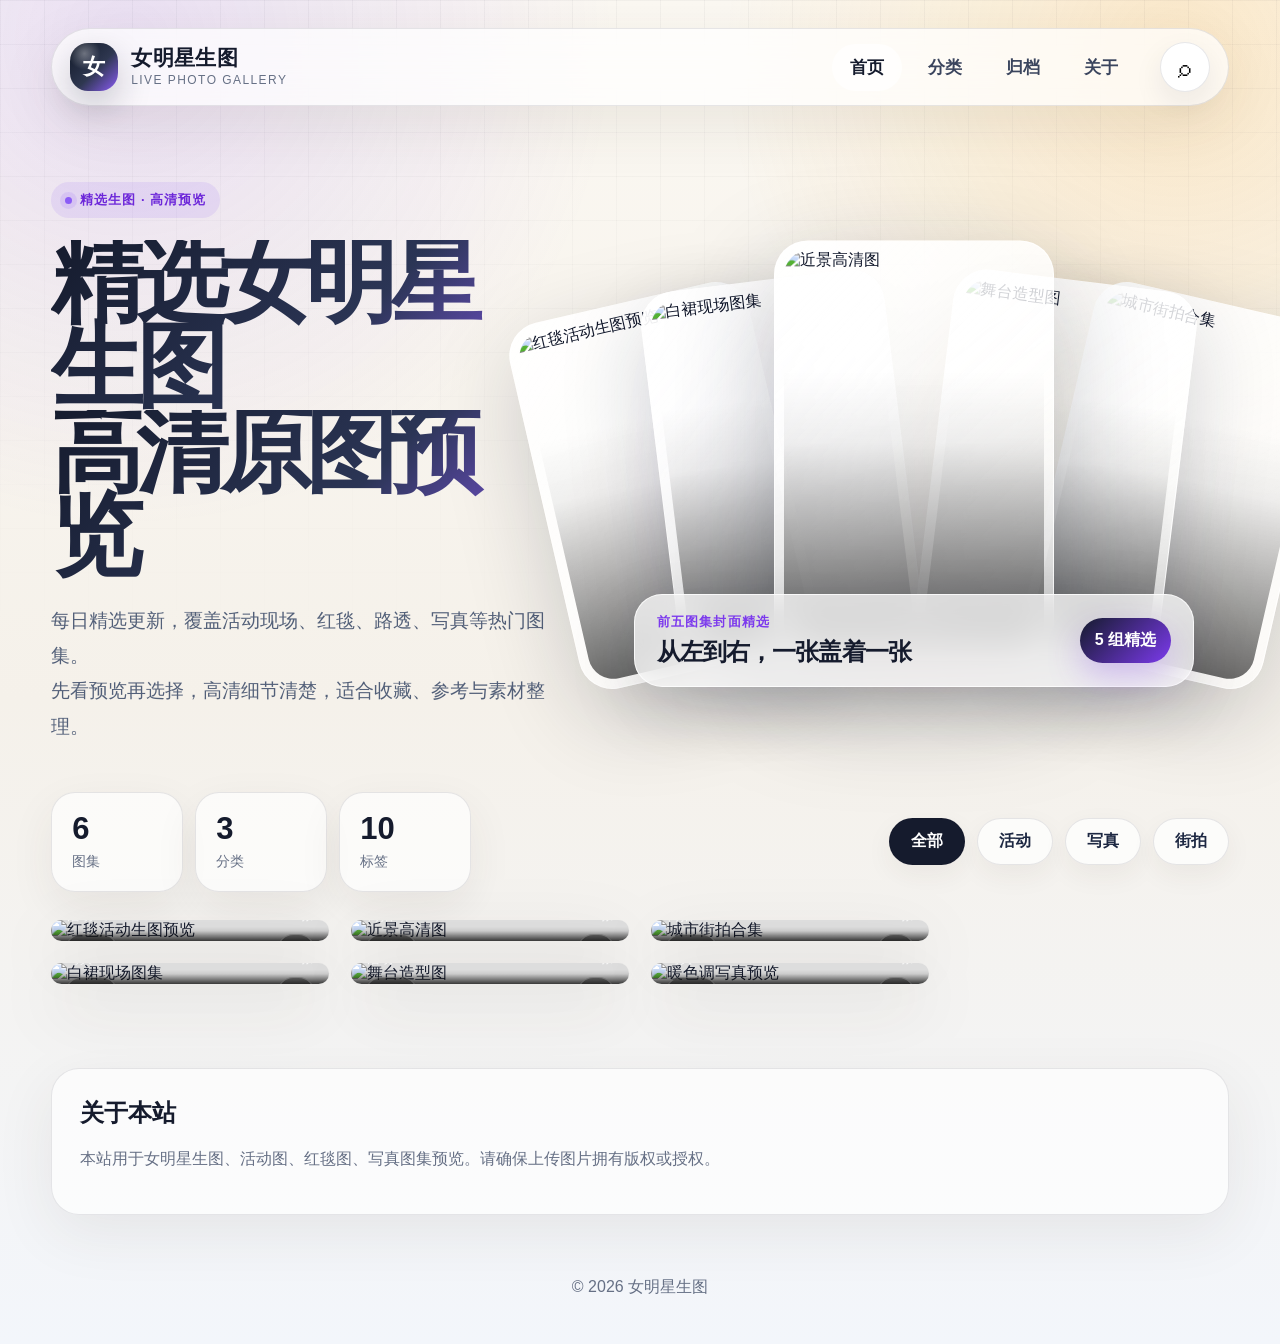
==== index.html @ 042dec0d "Add files via upload" ====
<!doctype html>
<html lang="zh-CN">
<head>
  <meta charset="utf-8" />
  <meta name="viewport" content="width=device-width,initial-scale=1" />
  <title>女明星生图</title>
  <meta name="description" content="精选女明星生图，高清原图预览，活动现场、红毯、路透、写真热门图集。" />
  <link rel="stylesheet" href="/assets/style.css" />
</head>
<body>
  <header class="site-top">
    <a class="brand" href="/">
      <span class="brand-mark">女</span>
      <span>
        <strong>女明星生图</strong>
        <em>Live Photo Gallery</em>
      </span>
    </a>

    <nav class="top-nav">
      <a href="/" class="active">首页</a>
      <a href="#categories">分类</a>
      <a href="#archive">归档</a>
      <a href="#about">关于</a>
    </nav>

    <button id="searchToggle" class="search-btn" aria-label="搜索">⌕</button>
  </header>

  <main>
    <section class="hero">
      <div>
        <span class="eyebrow">精选生图 · 高清预览</span>
        <h1>
          <span>精选女明星生图</span>
          <span>高清原图预览</span>
        </h1>
        <p>每日精选更新，覆盖活动现场、红毯、路透、写真等热门图集。<br>先看预览再选择，高清细节清楚，适合收藏、参考与素材整理。</p>
      </div>

      <div class="feature-stack-stage">
        <div class="stack-glow"></div>
        <div class="stack-platform"></div>

        <div id="coverStack" class="cover-stack"></div>
      </div>
    </section>

    <section id="searchPanel" class="search-panel">
      <input id="searchInput" placeholder="搜索标题、分类或标签..." />
    </section>

    <section class="stats-cats">
      <div class="stats">
        <div><strong id="postCount">0</strong><span>图集</span></div>
        <div><strong id="categoryCount">0</strong><span>分类</span></div>
        <div><strong id="tagCount">0</strong><span>标签</span></div>
      </div>

      <div id="categories" class="cats">
        <button class="active" data-category="全部">全部</button>
      </div>
    </section>

    <section id="postGrid" class="waterfall"></section>

    <section id="about" class="about">
      <h2>关于本站</h2>
      <p>本站用于女明星生图、活动图、红毯图、写真图集预览。请确保上传图片拥有版权或授权。</p>
    </section>
  </main>

  <footer class="footer">© <span id="year"></span> 女明星生图</footer>

  <script src="/assets/app.js"></script>
</body>
</html>
---- assets/style.css ----
:root{
  --bg:#f7f2ea;
  --ink:#151b2d;
  --muted:#667085;
  --line:rgba(21,27,45,.10);
  --glass:rgba(255,255,255,.72);
  --shadow:0 30px 90px rgba(55,45,30,.14);
  --accent:#8b5cf6;
  --gold:#f5a524;
  --rose:#fb7185;
}
*{box-sizing:border-box}
html{scroll-behavior:smooth}
body{
  margin:0;
  font-family:-apple-system,BlinkMacSystemFont,"Segoe UI",Roboto,"Helvetica Neue",Arial,"PingFang SC","Microsoft YaHei",sans-serif;
  color:var(--ink);
  background:
    radial-gradient(circle at 10% 3%,rgba(139,92,246,.16),transparent 28%),
    radial-gradient(circle at 92% 4%,rgba(245,158,11,.18),transparent 26%),
    linear-gradient(180deg,#fbf8f2 0%,#f5f1ea 52%,#f3f6fb 100%);
  min-height:100vh;
}
body::before{
  content:"";
  position:fixed;
  inset:0;
  pointer-events:none;
  background-image:
    linear-gradient(rgba(21,27,45,.035) 1px,transparent 1px),
    linear-gradient(90deg,rgba(21,27,45,.035) 1px,transparent 1px);
  background-size:44px 44px;
  mask-image:linear-gradient(to bottom,black,transparent 72%);
  z-index:-1;
}
a{text-decoration:none;color:inherit}
button,input{font:inherit}
.site-top{
  width:min(1320px,92%);
  margin:28px auto 0;
  height:78px;
  padding:0 18px;
  border:1px solid var(--line);
  border-radius:999px;
  background:var(--glass);
  backdrop-filter:blur(18px);
  box-shadow:0 18px 60px rgba(70,55,36,.09);
  display:flex;
  align-items:center;
  gap:24px;
  position:sticky;
  top:18px;
  z-index:20;
}
.brand{
  display:flex;
  align-items:center;
  gap:13px;
  min-width:245px;
}
.brand-mark{
  width:48px;
  height:48px;
  border-radius:18px;
  display:grid;
  place-items:center;
  color:#fff;
  font-weight:900;
  font-size:22px;
  background:
    radial-gradient(circle at 30% 22%,rgba(255,255,255,.35),transparent 32%),
    linear-gradient(135deg,#111827,#2e3750 55%,#8b5cf6);
  box-shadow:0 14px 34px rgba(17,24,39,.22);
}
.brand strong{
  display:block;
  font-size:21px;
  line-height:1.05;
  letter-spacing:.02em;
}
.brand em{
  display:block;
  margin-top:4px;
  color:var(--muted);
  font-size:12px;
  font-style:normal;
  letter-spacing:.12em;
  text-transform:uppercase;
}
.top-nav{
  margin-left:auto;
  display:flex;
  gap:8px;
  align-items:center;
}
.top-nav a{
  padding:12px 18px;
  border-radius:999px;
  color:#3a445d;
  font-weight:800;
  font-size:17px;
}
.top-nav a.active,.top-nav a:hover{
  color:var(--ink);
  background:rgba(255,255,255,.66);
}
.search-btn{
  width:50px;
  height:50px;
  border-radius:50%;
  display:grid;
  place-items:center;
  background:#fff;
  border:1px solid var(--line);
  box-shadow:0 12px 30px rgba(21,27,45,.08);
  font-size:25px;
  cursor:pointer;
}
main{
  width:min(1320px,92%);
  margin:0 auto;
}
.hero{
  display:grid;
  grid-template-columns:.88fr 1.12fr;
  gap:54px;
  align-items:center;
  padding:76px 0 38px;
}
.eyebrow{
  display:inline-flex;
  align-items:center;
  gap:8px;
  padding:9px 14px;
  border-radius:999px;
  background:rgba(139,92,246,.12);
  color:#6d28d9;
  font-size:13px;
  font-weight:900;
  letter-spacing:.08em;
  margin-bottom:22px;
}
.eyebrow::before{
  content:"";
  width:7px;height:7px;
  background:#8b5cf6;
  border-radius:50%;
  box-shadow:0 0 0 5px rgba(139,92,246,.14);
}
.hero h1{
  margin:0;
  font-size:clamp(54px,7.2vw,100px);
  line-height:.92;
  letter-spacing:-.08em;
}
.hero h1 span{
  display:block;
  background:linear-gradient(135deg,#151b2d,#2b3555 58%,#8b5cf6);
  -webkit-background-clip:text;
  background-clip:text;
  color:transparent;
}
.hero p{
  max-width:560px;
  color:#536079;
  font-size:19px;
  line-height:1.85;
  margin:24px 0 0;
}
.feature-stack-stage{
  position:relative;
  min-height:560px;
  display:flex;
  align-items:center;
  justify-content:center;
  padding:40px 0;
  isolation:isolate;
}
.stack-glow{
  position:absolute;
  width:86%;
  height:76%;
  border-radius:60px;
  background:
    radial-gradient(circle at 15% 50%,rgba(139,92,246,.24),transparent 36%),
    radial-gradient(circle at 75% 40%,rgba(245,165,36,.26),transparent 34%),
    radial-gradient(circle at 52% 86%,rgba(251,113,133,.16),transparent 30%);
  filter:blur(20px);
  opacity:.95;
  z-index:-2;
}
.stack-platform{
  position:absolute;
  left:4%;
  right:0;
  bottom:62px;
  height:112px;
  border-radius:50%;
  background:radial-gradient(ellipse at center,rgba(21,27,45,.18),transparent 64%);
  filter:blur(4px);
  transform:rotate(-3deg);
  z-index:-1;
}
.cover-stack{
  position:relative;
  width:min(760px,100%);
  height:465px;
}
.stack-card{
  position:absolute;
  top:50%;
  left:50%;
  width:245px;
  height:375px;
  border-radius:34px;
  padding:9px;
  background:linear-gradient(135deg,rgba(255,255,255,.95),rgba(255,255,255,.62));
  border:1px solid rgba(255,255,255,.76);
  box-shadow:0 30px 90px rgba(21,27,45,.20);
  overflow:hidden;
  transition:transform .35s ease, box-shadow .35s ease, filter .35s ease;
}
.stack-card img{
  width:100%;
  height:100%;
  object-fit:cover;
  display:block;
  border-radius:25px;
  filter:saturate(1.05) contrast(1.03);
}
.stack-card::after{
  content:"";
  position:absolute;
  inset:9px;
  border-radius:25px;
  background:linear-gradient(to top,rgba(0,0,0,.58),rgba(0,0,0,.06) 52%,transparent 70%);
  pointer-events:none;
}
.stack-card:hover{
  filter:saturate(1.05);
  box-shadow:0 42px 110px rgba(21,27,45,.26);
}
.stack-card.c1{transform:translate(-152%,-44%) rotate(-13deg); z-index:1}
.stack-card.c2{transform:translate(-104%,-49%) rotate(-7deg); z-index:2}
.stack-card.c3{
  width:280px;
  height:420px;
  transform:translate(-50%,-53%) rotate(0deg);
  z-index:5;
  box-shadow:0 38px 110px rgba(21,27,45,.28);
}
.stack-card.c4{transform:translate(8%,-49%) rotate(7deg); z-index:3}
.stack-card.c5{transform:translate(58%,-44%) rotate(13deg); z-index:1}
.cover-stack:hover .c1{transform:translate(-164%,-48%) rotate(-16deg)}
.cover-stack:hover .c2{transform:translate(-112%,-53%) rotate(-9deg)}
.cover-stack:hover .c3{transform:translate(-50%,-58%) rotate(0deg)}
.cover-stack:hover .c4{transform:translate(16%,-53%) rotate(9deg)}
.cover-stack:hover .c5{transform:translate(70%,-48%) rotate(16deg)}
.stack-caption{
  position:absolute;
  left:50%;
  bottom:8px;
  transform:translateX(-50%);
  z-index:8;
  width:min(560px,92%);
  padding:18px 22px;
  border-radius:28px;
  background:rgba(255,255,255,.74);
  border:1px solid rgba(255,255,255,.80);
  box-shadow:0 20px 70px rgba(21,27,45,.14);
  backdrop-filter:blur(18px);
  display:flex;
  align-items:center;
  justify-content:space-between;
  gap:18px;
}
.stack-caption small{
  display:block;
  color:#7c3aed;
  font-weight:900;
  letter-spacing:.08em;
  margin-bottom:5px;
}
.stack-caption strong{
  display:block;
  font-size:24px;
  letter-spacing:-.04em;
}
.stack-caption .count{
  flex:0 0 auto;
  padding:12px 15px;
  border-radius:999px;
  color:#fff;
  background:linear-gradient(135deg,#151b2d,#7c3aed);
  font-weight:900;
  box-shadow:0 14px 34px rgba(124,58,237,.28);
}
.search-panel{display:none;margin-bottom:24px}
.search-panel.show{display:block}
.search-panel input{
  width:100%;
  border:1px solid var(--line);
  border-radius:24px;
  padding:18px 22px;
  background:rgba(255,255,255,.76);
  backdrop-filter:blur(14px);
  outline:none;
  box-shadow:0 14px 40px rgba(70,55,36,.08);
}
.stats-cats{
  display:grid;
  grid-template-columns:420px 1fr;
  gap:24px;
  align-items:center;
  margin:10px 0 28px;
}
.stats{
  display:grid;
  grid-template-columns:repeat(3,1fr);
  gap:12px;
}
.stats div{
  padding:20px;
  background:rgba(255,255,255,.66);
  border:1px solid var(--line);
  border-radius:24px;
  box-shadow:0 16px 46px rgba(70,55,36,.07);
}
.stats strong{
  display:block;
  font-size:31px;
  line-height:1;
  margin-bottom:8px;
}
.stats span{
  color:var(--muted);
  font-size:14px;
}
.cats{
  display:flex;
  justify-content:flex-end;
  gap:12px;
  flex-wrap:wrap;
}
.cats button{
  border:1px solid var(--line);
  background:rgba(255,255,255,.72);
  border-radius:999px;
  padding:12px 21px;
  font-weight:900;
  color:#1d2842;
  box-shadow:0 10px 28px rgba(70,55,36,.06);
  cursor:pointer;
}
.cats button.active{
  background:#151b2d;
  color:#fff;
}
.waterfall{
  column-count:4;
  column-gap:22px;
  padding-bottom:30px;
}
.gallery-card{
  break-inside:avoid;
  display:block;
  position:relative;
  margin:0 0 22px;
  border-radius:30px;
  overflow:hidden;
  background:#ddd;
  box-shadow:0 22px 70px rgba(52,45,36,.13);
}
.gallery-card img{
  width:100%;
  display:block;
  transition:.55s ease;
}
.gallery-card:hover img{
  transform:scale(1.06);
  filter:saturate(1.08) contrast(1.04);
}
.gallery-card::after{
  content:"";
  position:absolute;
  inset:0;
  background:linear-gradient(to top,rgba(0,0,0,.75),rgba(0,0,0,.08) 48%,transparent 68%);
}
.card-top{
  position:absolute;
  top:14px;left:14px;right:14px;
  z-index:2;
  display:flex;
  justify-content:space-between;
}
.badge{
  color:#fff;
  background:rgba(0,0,0,.36);
  backdrop-filter:blur(12px);
  border:1px solid rgba(255,255,255,.22);
  border-radius:999px;
  padding:7px 10px;
  font-size:12px;
  font-weight:900;
}
.card-content{
  position:absolute;
  left:16px;right:16px;bottom:16px;
  z-index:2;color:#fff;
}
.card-content h2{
  margin:0 0 8px;
  font-size:20px;
  line-height:1.25;
  text-shadow:0 3px 18px rgba(0,0,0,.3);
}
.card-meta{
  display:flex;
  justify-content:space-between;
  color:rgba(255,255,255,.78);
  font-size:13px;
}
.about{
  margin:54px 0 36px;
  border:1px solid var(--line);
  border-radius:28px;
  padding:28px;
  background:rgba(255,255,255,.64);
  box-shadow:0 18px 60px rgba(70,55,36,.08);
}
.about h2{margin-top:0}
.about p{color:var(--muted)}
.footer{
  text-align:center;
  color:var(--muted);
  padding:26px 0 46px;
}
@media(max-width:1100px){
  .hero{grid-template-columns:1fr;gap:26px}
  .feature-stack-stage{min-height:510px}
  .stats-cats{grid-template-columns:1fr}
  .cats{justify-content:flex-start}
  .waterfall{column-count:3}
}
@media(max-width:760px){
  .site-top{border-radius:28px;height:auto;flex-wrap:wrap;padding:14px}
  .top-nav{order:3;width:100%;overflow:auto;margin-left:0}
  .brand{min-width:0}
  .hero h1{font-size:56px}
  .cover-stack{height:410px}
  .stack-card{width:190px;height:300px}
  .stack-card.c3{width:220px;height:340px}
  .stack-card.c1{display:none}
  .stack-card.c5{display:none}
  .stack-card.c2{transform:translate(-92%,-50%) rotate(-8deg)}
  .stack-card.c4{transform:translate(-8%,-50%) rotate(8deg)}
  .waterfall{column-count:2;column-gap:14px}
  .gallery-card{border-radius:24px;margin-bottom:14px}
  .stack-caption{bottom:22px}
}
@media(max-width:520px){
  .waterfall{column-count:1}
  .stats{grid-template-columns:1fr}
  .stack-caption{align-items:flex-start;flex-direction:column}
}
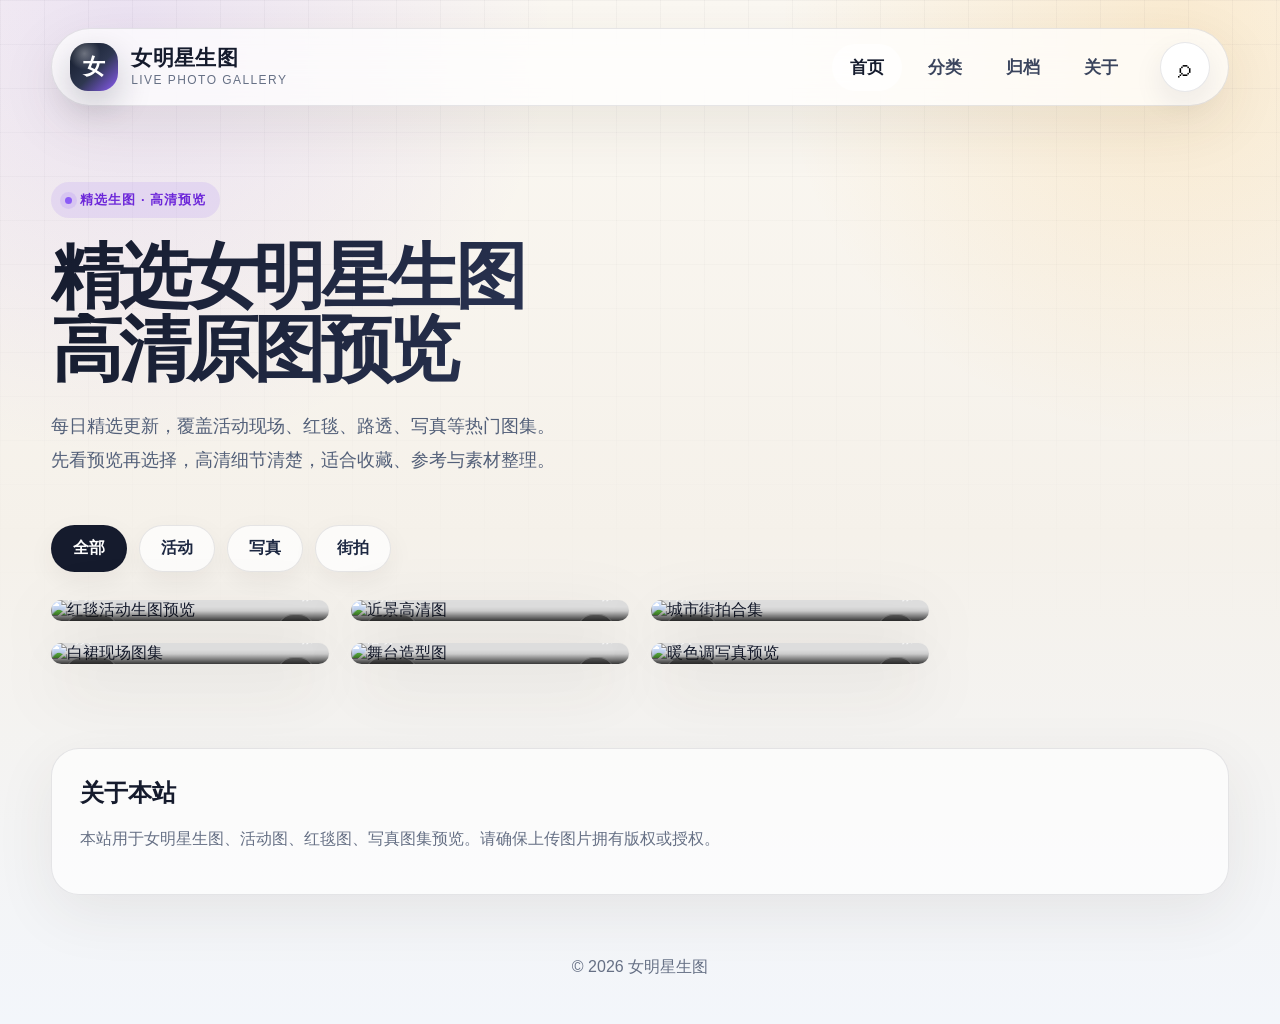
==== commit 27512b58: "Add files via upload" ====
--- a/index.html
+++ b/index.html
@@ -20,7 +20,7 @@
     <nav class="top-nav">
       <a href="/" class="active">首页</a>
       <a href="#categories">分类</a>
-      <a href="#archive">归档</a>
+      <a href="/archive.html">归档</a>
       <a href="#about">关于</a>
     </nav>
 
@@ -28,8 +28,8 @@
   </header>
 
   <main>
-    <section class="hero">
-      <div>
+    <section class="hero hero-simple">
+      <div class="hero-copy">
         <span class="eyebrow">精选生图 · 高清预览</span>
         <h1>
           <span>精选女明星生图</span>
@@ -37,27 +37,14 @@
         </h1>
         <p>每日精选更新，覆盖活动现场、红毯、路透、写真等热门图集。<br>先看预览再选择，高清细节清楚，适合收藏、参考与素材整理。</p>
       </div>
-
-      <div class="feature-stack-stage">
-        <div class="stack-glow"></div>
-        <div class="stack-platform"></div>
-
-        <div id="coverStack" class="cover-stack"></div>
-      </div>
     </section>
 
     <section id="searchPanel" class="search-panel">
       <input id="searchInput" placeholder="搜索标题、分类或标签..." />
     </section>
 
-    <section class="stats-cats">
-      <div class="stats">
-        <div><strong id="postCount">0</strong><span>图集</span></div>
-        <div><strong id="categoryCount">0</strong><span>分类</span></div>
-        <div><strong id="tagCount">0</strong><span>标签</span></div>
-      </div>
-
-      <div id="categories" class="cats">
+    <section class="category-section">
+      <div id="categories" class="cats cats-left">
         <button class="active" data-category="全部">全部</button>
       </div>
     </section>
--- a/assets/style.css
+++ b/assets/style.css
@@ -16,8 +16,8 @@
   font-family:-apple-system,BlinkMacSystemFont,"Segoe UI",Roboto,"Helvetica Neue",Arial,"PingFang SC","Microsoft YaHei",sans-serif;
   color:var(--ink);
   background:
-    radial-gradient(circle at 10% 3%,rgba(139,92,246,.16),transparent 28%),
-    radial-gradient(circle at 92% 4%,rgba(245,158,11,.18),transparent 26%),
+    radial-gradient(circle at 10% 3%,rgba(139,92,246,.14),transparent 28%),
+    radial-gradient(circle at 92% 4%,rgba(245,158,11,.15),transparent 26%),
     linear-gradient(180deg,#fbf8f2 0%,#f5f1ea 52%,#f3f6fb 100%);
   min-height:100vh;
 }
@@ -27,8 +27,8 @@
   inset:0;
   pointer-events:none;
   background-image:
-    linear-gradient(rgba(21,27,45,.035) 1px,transparent 1px),
-    linear-gradient(90deg,rgba(21,27,45,.035) 1px,transparent 1px);
+    linear-gradient(rgba(21,27,45,.032) 1px,transparent 1px),
+    linear-gradient(90deg,rgba(21,27,45,.032) 1px,transparent 1px);
   background-size:44px 44px;
   mask-image:linear-gradient(to bottom,black,transparent 72%);
   z-index:-1;
@@ -120,12 +120,12 @@
   width:min(1320px,92%);
   margin:0 auto;
 }
-.hero{
-  display:grid;
-  grid-template-columns:.88fr 1.12fr;
-  gap:54px;
-  align-items:center;
-  padding:76px 0 38px;
+.hero-simple{
+  display:block;
+  padding:76px 0 42px;
+}
+.hero-copy{
+  max-width:980px;
 }
 .eyebrow{
   display:inline-flex;
@@ -149,151 +149,23 @@
 }
 .hero h1{
   margin:0;
-  font-size:clamp(54px,7.2vw,100px);
-  line-height:.92;
-  letter-spacing:-.08em;
+  font-size:clamp(46px,5.6vw,76px);
+  line-height:1.02;
+  letter-spacing:-.065em;
 }
 .hero h1 span{
   display:block;
-  background:linear-gradient(135deg,#151b2d,#2b3555 58%,#8b5cf6);
+  background:linear-gradient(135deg,#151b2d,#2b3555 58%,#7c3aed);
   -webkit-background-clip:text;
   background-clip:text;
   color:transparent;
 }
 .hero p{
-  max-width:560px;
+  max-width:760px;
   color:#536079;
-  font-size:19px;
+  font-size:18px;
   line-height:1.85;
   margin:24px 0 0;
-}
-.feature-stack-stage{
-  position:relative;
-  min-height:560px;
-  display:flex;
-  align-items:center;
-  justify-content:center;
-  padding:40px 0;
-  isolation:isolate;
-}
-.stack-glow{
-  position:absolute;
-  width:86%;
-  height:76%;
-  border-radius:60px;
-  background:
-    radial-gradient(circle at 15% 50%,rgba(139,92,246,.24),transparent 36%),
-    radial-gradient(circle at 75% 40%,rgba(245,165,36,.26),transparent 34%),
-    radial-gradient(circle at 52% 86%,rgba(251,113,133,.16),transparent 30%);
-  filter:blur(20px);
-  opacity:.95;
-  z-index:-2;
-}
-.stack-platform{
-  position:absolute;
-  left:4%;
-  right:0;
-  bottom:62px;
-  height:112px;
-  border-radius:50%;
-  background:radial-gradient(ellipse at center,rgba(21,27,45,.18),transparent 64%);
-  filter:blur(4px);
-  transform:rotate(-3deg);
-  z-index:-1;
-}
-.cover-stack{
-  position:relative;
-  width:min(760px,100%);
-  height:465px;
-}
-.stack-card{
-  position:absolute;
-  top:50%;
-  left:50%;
-  width:245px;
-  height:375px;
-  border-radius:34px;
-  padding:9px;
-  background:linear-gradient(135deg,rgba(255,255,255,.95),rgba(255,255,255,.62));
-  border:1px solid rgba(255,255,255,.76);
-  box-shadow:0 30px 90px rgba(21,27,45,.20);
-  overflow:hidden;
-  transition:transform .35s ease, box-shadow .35s ease, filter .35s ease;
-}
-.stack-card img{
-  width:100%;
-  height:100%;
-  object-fit:cover;
-  display:block;
-  border-radius:25px;
-  filter:saturate(1.05) contrast(1.03);
-}
-.stack-card::after{
-  content:"";
-  position:absolute;
-  inset:9px;
-  border-radius:25px;
-  background:linear-gradient(to top,rgba(0,0,0,.58),rgba(0,0,0,.06) 52%,transparent 70%);
-  pointer-events:none;
-}
-.stack-card:hover{
-  filter:saturate(1.05);
-  box-shadow:0 42px 110px rgba(21,27,45,.26);
-}
-.stack-card.c1{transform:translate(-152%,-44%) rotate(-13deg); z-index:1}
-.stack-card.c2{transform:translate(-104%,-49%) rotate(-7deg); z-index:2}
-.stack-card.c3{
-  width:280px;
-  height:420px;
-  transform:translate(-50%,-53%) rotate(0deg);
-  z-index:5;
-  box-shadow:0 38px 110px rgba(21,27,45,.28);
-}
-.stack-card.c4{transform:translate(8%,-49%) rotate(7deg); z-index:3}
-.stack-card.c5{transform:translate(58%,-44%) rotate(13deg); z-index:1}
-.cover-stack:hover .c1{transform:translate(-164%,-48%) rotate(-16deg)}
-.cover-stack:hover .c2{transform:translate(-112%,-53%) rotate(-9deg)}
-.cover-stack:hover .c3{transform:translate(-50%,-58%) rotate(0deg)}
-.cover-stack:hover .c4{transform:translate(16%,-53%) rotate(9deg)}
-.cover-stack:hover .c5{transform:translate(70%,-48%) rotate(16deg)}
-.stack-caption{
-  position:absolute;
-  left:50%;
-  bottom:8px;
-  transform:translateX(-50%);
-  z-index:8;
-  width:min(560px,92%);
-  padding:18px 22px;
-  border-radius:28px;
-  background:rgba(255,255,255,.74);
-  border:1px solid rgba(255,255,255,.80);
-  box-shadow:0 20px 70px rgba(21,27,45,.14);
-  backdrop-filter:blur(18px);
-  display:flex;
-  align-items:center;
-  justify-content:space-between;
-  gap:18px;
-}
-.stack-caption small{
-  display:block;
-  color:#7c3aed;
-  font-weight:900;
-  letter-spacing:.08em;
-  margin-bottom:5px;
-}
-.stack-caption strong{
-  display:block;
-  font-size:24px;
-  letter-spacing:-.04em;
-}
-.stack-caption .count{
-  flex:0 0 auto;
-  padding:12px 15px;
-  border-radius:999px;
-  color:#fff;
-  background:linear-gradient(135deg,#151b2d,#7c3aed);
-  font-weight:900;
-  box-shadow:0 14px 34px rgba(124,58,237,.28);
 }
 .search-panel{display:none;margin-bottom:24px}
 .search-panel.show{display:block}
@@ -307,34 +179,8 @@
   outline:none;
   box-shadow:0 14px 40px rgba(70,55,36,.08);
 }
-.stats-cats{
-  display:grid;
-  grid-template-columns:420px 1fr;
-  gap:24px;
-  align-items:center;
-  margin:10px 0 28px;
-}
-.stats{
-  display:grid;
-  grid-template-columns:repeat(3,1fr);
-  gap:12px;
-}
-.stats div{
-  padding:20px;
-  background:rgba(255,255,255,.66);
-  border:1px solid var(--line);
-  border-radius:24px;
-  box-shadow:0 16px 46px rgba(70,55,36,.07);
-}
-.stats strong{
-  display:block;
-  font-size:31px;
-  line-height:1;
-  margin-bottom:8px;
-}
-.stats span{
-  color:var(--muted);
-  font-size:14px;
+.category-section{
+  margin:6px 0 28px;
 }
 .cats{
   display:flex;
@@ -342,6 +188,7 @@
   gap:12px;
   flex-wrap:wrap;
 }
+.cats-left{justify-content:flex-start}
 .cats button{
   border:1px solid var(--line);
   background:rgba(255,255,255,.72);
@@ -435,31 +282,87 @@
   color:var(--muted);
   padding:26px 0 46px;
 }
+.archive-hero{
+  padding:76px 0 30px;
+}
+.archive-hero h1{
+  margin:0;
+  font-size:clamp(44px,6vw,80px);
+  line-height:1;
+  letter-spacing:-.07em;
+  background:linear-gradient(135deg,#151b2d,#2b3555 58%,#7c3aed);
+  -webkit-background-clip:text;
+  background-clip:text;
+  color:transparent;
+}
+.archive-hero p{
+  max-width:680px;
+  color:var(--muted);
+  font-size:18px;
+  line-height:1.8;
+}
+.stats{
+  display:grid;
+  grid-template-columns:repeat(3,1fr);
+  gap:16px;
+}
+.stats div{
+  padding:26px;
+  background:rgba(255,255,255,.70);
+  border:1px solid var(--line);
+  border-radius:28px;
+  box-shadow:0 18px 56px rgba(70,55,36,.08);
+}
+.stats strong{
+  display:block;
+  font-size:38px;
+  line-height:1;
+  margin-bottom:10px;
+}
+.stats span{
+  color:var(--muted);
+  font-size:16px;
+}
+.archive-stats{
+  margin:0 0 34px;
+}
+.archive-panel{
+  padding:30px;
+  border:1px solid var(--line);
+  border-radius:30px;
+  background:rgba(255,255,255,.62);
+  box-shadow:0 18px 56px rgba(70,55,36,.08);
+  margin-bottom:46px;
+}
+.archive-panel h2{margin:0 0 18px}
+.archive-list{
+  display:grid;
+  gap:12px;
+}
+.archive-item{
+  display:flex;
+  align-items:center;
+  justify-content:space-between;
+  gap:16px;
+  padding:16px 18px;
+  border-radius:20px;
+  background:rgba(255,255,255,.68);
+  border:1px solid var(--line);
+}
+.archive-item strong{font-size:17px}
+.archive-item span{color:var(--muted);font-size:14px}
 @media(max-width:1100px){
-  .hero{grid-template-columns:1fr;gap:26px}
-  .feature-stack-stage{min-height:510px}
-  .stats-cats{grid-template-columns:1fr}
-  .cats{justify-content:flex-start}
   .waterfall{column-count:3}
 }
 @media(max-width:760px){
   .site-top{border-radius:28px;height:auto;flex-wrap:wrap;padding:14px}
   .top-nav{order:3;width:100%;overflow:auto;margin-left:0}
   .brand{min-width:0}
-  .hero h1{font-size:56px}
-  .cover-stack{height:410px}
-  .stack-card{width:190px;height:300px}
-  .stack-card.c3{width:220px;height:340px}
-  .stack-card.c1{display:none}
-  .stack-card.c5{display:none}
-  .stack-card.c2{transform:translate(-92%,-50%) rotate(-8deg)}
-  .stack-card.c4{transform:translate(-8%,-50%) rotate(8deg)}
+  .hero h1{font-size:46px}
   .waterfall{column-count:2;column-gap:14px}
   .gallery-card{border-radius:24px;margin-bottom:14px}
-  .stack-caption{bottom:22px}
+  .stats{grid-template-columns:1fr}
 }
 @media(max-width:520px){
   .waterfall{column-count:1}
-  .stats{grid-template-columns:1fr}
-  .stack-caption{align-items:flex-start;flex-direction:column}
-}
+}
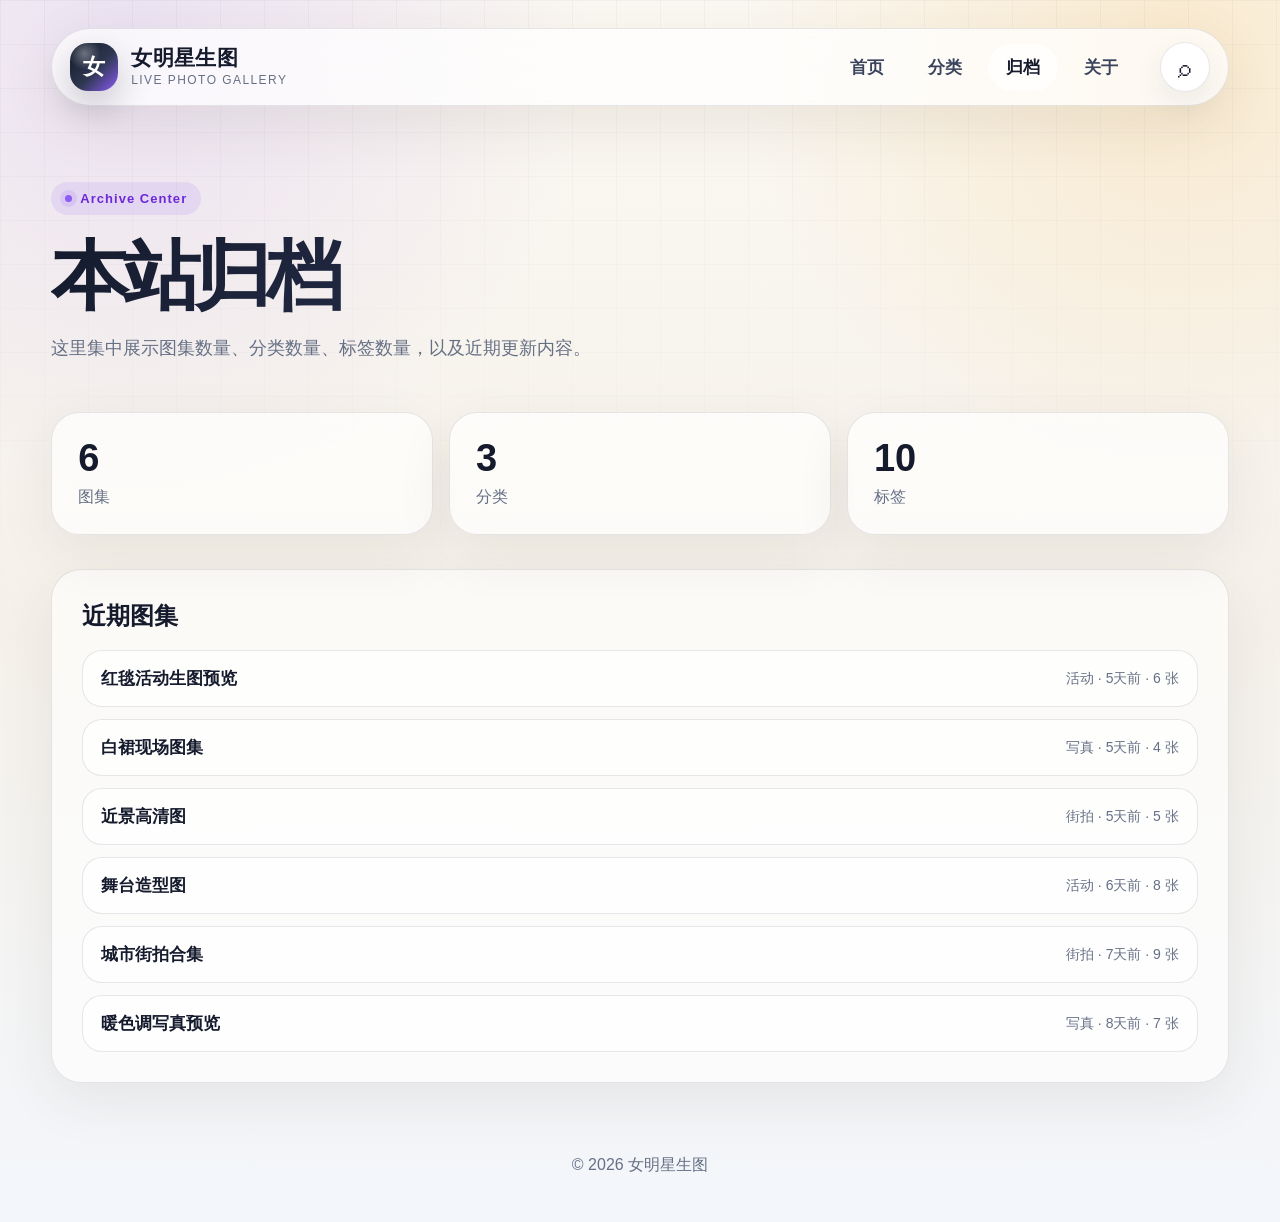
==== commit 93863772: "Add files via upload" ====
--- a/index.html
+++ b/index.html
@@ -3,8 +3,8 @@
 <head>
   <meta charset="utf-8" />
   <meta name="viewport" content="width=device-width,initial-scale=1" />
-  <title>女明星生图</title>
-  <meta name="description" content="精选女明星生图，高清原图预览，活动现场、红毯、路透、写真热门图集。" />
+  <title>归档 - 女明星生图</title>
+  <meta name="description" content="女明星生图归档，图集、分类、标签统计。" />
   <link rel="stylesheet" href="/assets/style.css" />
 </head>
 <body>
@@ -18,42 +18,31 @@
     </a>
 
     <nav class="top-nav">
-      <a href="/" class="active">首页</a>
-      <a href="#categories">分类</a>
-      <a href="/archive.html">归档</a>
-      <a href="#about">关于</a>
+      <a href="/">首页</a>
+      <a href="/#categories">分类</a>
+      <a href="/archive.html" class="active">归档</a>
+      <a href="/#about">关于</a>
     </nav>
 
-    <button id="searchToggle" class="search-btn" aria-label="搜索">⌕</button>
+    <a class="search-btn" href="/">⌕</a>
   </header>
 
   <main>
-    <section class="hero hero-simple">
-      <div class="hero-copy">
-        <span class="eyebrow">精选生图 · 高清预览</span>
-        <h1>
-          <span>精选女明星生图</span>
-          <span>高清原图预览</span>
-        </h1>
-        <p>每日精选更新，覆盖活动现场、红毯、路透、写真等热门图集。<br>先看预览再选择，高清细节清楚，适合收藏、参考与素材整理。</p>
-      </div>
+    <section class="archive-hero">
+      <span class="eyebrow">Archive Center</span>
+      <h1>本站归档</h1>
+      <p>这里集中展示图集数量、分类数量、标签数量，以及近期更新内容。</p>
     </section>
 
-    <section id="searchPanel" class="search-panel">
-      <input id="searchInput" placeholder="搜索标题、分类或标签..." />
+    <section class="stats archive-stats">
+      <div><strong id="postCount">0</strong><span>图集</span></div>
+      <div><strong id="categoryCount">0</strong><span>分类</span></div>
+      <div><strong id="tagCount">0</strong><span>标签</span></div>
     </section>
 
-    <section class="category-section">
-      <div id="categories" class="cats cats-left">
-        <button class="active" data-category="全部">全部</button>
-      </div>
-    </section>
-
-    <section id="postGrid" class="waterfall"></section>
-
-    <section id="about" class="about">
-      <h2>关于本站</h2>
-      <p>本站用于女明星生图、活动图、红毯图、写真图集预览。请确保上传图片拥有版权或授权。</p>
+    <section class="archive-panel">
+      <h2>近期图集</h2>
+      <div id="archiveList" class="archive-list"></div>
     </section>
   </main>
 
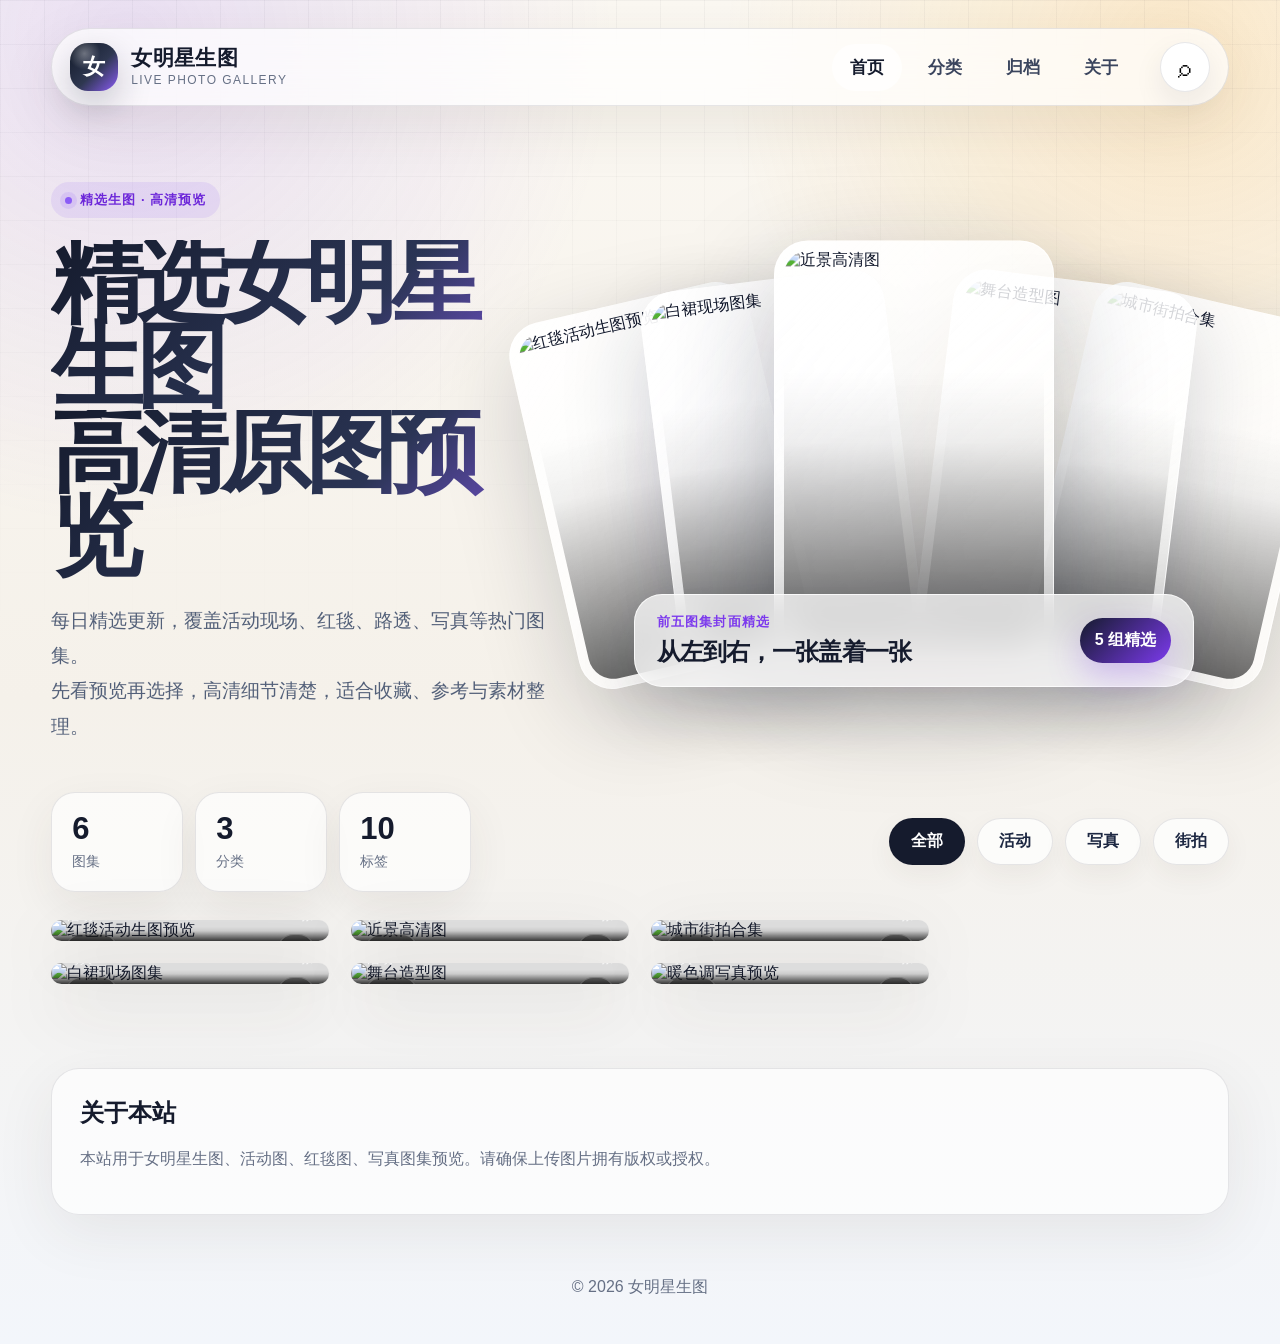
==== commit 59f4e4ff: "Add files via upload" ====
--- a/index.html
+++ b/index.html
@@ -3,8 +3,8 @@
 <head>
   <meta charset="utf-8" />
   <meta name="viewport" content="width=device-width,initial-scale=1" />
-  <title>归档 - 女明星生图</title>
-  <meta name="description" content="女明星生图归档，图集、分类、标签统计。" />
+  <title>女明星生图</title>
+  <meta name="description" content="精选女明星生图，高清原图预览，活动现场、红毯、路透、写真热门图集。" />
   <link rel="stylesheet" href="/assets/style.css" />
 </head>
 <body>
@@ -18,31 +18,55 @@
     </a>
 
     <nav class="top-nav">
-      <a href="/">首页</a>
-      <a href="/#categories">分类</a>
-      <a href="/archive.html" class="active">归档</a>
-      <a href="/#about">关于</a>
+      <a href="/" class="active">首页</a>
+      <a href="#categories">分类</a>
+      <a href="#archive">归档</a>
+      <a href="#about">关于</a>
     </nav>
 
-    <a class="search-btn" href="/">⌕</a>
+    <button id="searchToggle" class="search-btn" aria-label="搜索">⌕</button>
   </header>
 
   <main>
-    <section class="archive-hero">
-      <span class="eyebrow">Archive Center</span>
-      <h1>本站归档</h1>
-      <p>这里集中展示图集数量、分类数量、标签数量，以及近期更新内容。</p>
+    <section class="hero">
+      <div>
+        <span class="eyebrow">精选生图 · 高清预览</span>
+        <h1>
+          <span>精选女明星生图</span>
+          <span>高清原图预览</span>
+        </h1>
+        <p>每日精选更新，覆盖活动现场、红毯、路透、写真等热门图集。<br>先看预览再选择，高清细节清楚，适合收藏、参考与素材整理。</p>
+      </div>
+
+      <div class="feature-stack-stage">
+        <div class="stack-glow"></div>
+        <div class="stack-platform"></div>
+
+        <div id="coverStack" class="cover-stack"></div>
+      </div>
     </section>
 
-    <section class="stats archive-stats">
-      <div><strong id="postCount">0</strong><span>图集</span></div>
-      <div><strong id="categoryCount">0</strong><span>分类</span></div>
-      <div><strong id="tagCount">0</strong><span>标签</span></div>
+    <section id="searchPanel" class="search-panel">
+      <input id="searchInput" placeholder="搜索标题、分类或标签..." />
     </section>
 
-    <section class="archive-panel">
-      <h2>近期图集</h2>
-      <div id="archiveList" class="archive-list"></div>
+    <section class="stats-cats">
+      <div class="stats">
+        <div><strong id="postCount">0</strong><span>图集</span></div>
+        <div><strong id="categoryCount">0</strong><span>分类</span></div>
+        <div><strong id="tagCount">0</strong><span>标签</span></div>
+      </div>
+
+      <div id="categories" class="cats">
+        <button class="active" data-category="全部">全部</button>
+      </div>
+    </section>
+
+    <section id="postGrid" class="waterfall"></section>
+
+    <section id="about" class="about">
+      <h2>关于本站</h2>
+      <p>本站用于女明星生图、活动图、红毯图、写真图集预览。请确保上传图片拥有版权或授权。</p>
     </section>
   </main>
 
--- a/assets/style.css
+++ b/assets/style.css
@@ -16,8 +16,8 @@
   font-family:-apple-system,BlinkMacSystemFont,"Segoe UI",Roboto,"Helvetica Neue",Arial,"PingFang SC","Microsoft YaHei",sans-serif;
   color:var(--ink);
   background:
-    radial-gradient(circle at 10% 3%,rgba(139,92,246,.14),transparent 28%),
-    radial-gradient(circle at 92% 4%,rgba(245,158,11,.15),transparent 26%),
+    radial-gradient(circle at 10% 3%,rgba(139,92,246,.16),transparent 28%),
+    radial-gradient(circle at 92% 4%,rgba(245,158,11,.18),transparent 26%),
     linear-gradient(180deg,#fbf8f2 0%,#f5f1ea 52%,#f3f6fb 100%);
   min-height:100vh;
 }
@@ -27,8 +27,8 @@
   inset:0;
   pointer-events:none;
   background-image:
-    linear-gradient(rgba(21,27,45,.032) 1px,transparent 1px),
-    linear-gradient(90deg,rgba(21,27,45,.032) 1px,transparent 1px);
+    linear-gradient(rgba(21,27,45,.035) 1px,transparent 1px),
+    linear-gradient(90deg,rgba(21,27,45,.035) 1px,transparent 1px);
   background-size:44px 44px;
   mask-image:linear-gradient(to bottom,black,transparent 72%);
   z-index:-1;
@@ -120,12 +120,12 @@
   width:min(1320px,92%);
   margin:0 auto;
 }
-.hero-simple{
-  display:block;
-  padding:76px 0 42px;
-}
-.hero-copy{
-  max-width:980px;
+.hero{
+  display:grid;
+  grid-template-columns:.88fr 1.12fr;
+  gap:54px;
+  align-items:center;
+  padding:76px 0 38px;
 }
 .eyebrow{
   display:inline-flex;
@@ -149,23 +149,151 @@
 }
 .hero h1{
   margin:0;
-  font-size:clamp(46px,5.6vw,76px);
-  line-height:1.02;
-  letter-spacing:-.065em;
+  font-size:clamp(54px,7.2vw,100px);
+  line-height:.92;
+  letter-spacing:-.08em;
 }
 .hero h1 span{
   display:block;
-  background:linear-gradient(135deg,#151b2d,#2b3555 58%,#7c3aed);
+  background:linear-gradient(135deg,#151b2d,#2b3555 58%,#8b5cf6);
   -webkit-background-clip:text;
   background-clip:text;
   color:transparent;
 }
 .hero p{
-  max-width:760px;
+  max-width:560px;
   color:#536079;
-  font-size:18px;
+  font-size:19px;
   line-height:1.85;
   margin:24px 0 0;
+}
+.feature-stack-stage{
+  position:relative;
+  min-height:560px;
+  display:flex;
+  align-items:center;
+  justify-content:center;
+  padding:40px 0;
+  isolation:isolate;
+}
+.stack-glow{
+  position:absolute;
+  width:86%;
+  height:76%;
+  border-radius:60px;
+  background:
+    radial-gradient(circle at 15% 50%,rgba(139,92,246,.24),transparent 36%),
+    radial-gradient(circle at 75% 40%,rgba(245,165,36,.26),transparent 34%),
+    radial-gradient(circle at 52% 86%,rgba(251,113,133,.16),transparent 30%);
+  filter:blur(20px);
+  opacity:.95;
+  z-index:-2;
+}
+.stack-platform{
+  position:absolute;
+  left:4%;
+  right:0;
+  bottom:62px;
+  height:112px;
+  border-radius:50%;
+  background:radial-gradient(ellipse at center,rgba(21,27,45,.18),transparent 64%);
+  filter:blur(4px);
+  transform:rotate(-3deg);
+  z-index:-1;
+}
+.cover-stack{
+  position:relative;
+  width:min(760px,100%);
+  height:465px;
+}
+.stack-card{
+  position:absolute;
+  top:50%;
+  left:50%;
+  width:245px;
+  height:375px;
+  border-radius:34px;
+  padding:9px;
+  background:linear-gradient(135deg,rgba(255,255,255,.95),rgba(255,255,255,.62));
+  border:1px solid rgba(255,255,255,.76);
+  box-shadow:0 30px 90px rgba(21,27,45,.20);
+  overflow:hidden;
+  transition:transform .35s ease, box-shadow .35s ease, filter .35s ease;
+}
+.stack-card img{
+  width:100%;
+  height:100%;
+  object-fit:cover;
+  display:block;
+  border-radius:25px;
+  filter:saturate(1.05) contrast(1.03);
+}
+.stack-card::after{
+  content:"";
+  position:absolute;
+  inset:9px;
+  border-radius:25px;
+  background:linear-gradient(to top,rgba(0,0,0,.58),rgba(0,0,0,.06) 52%,transparent 70%);
+  pointer-events:none;
+}
+.stack-card:hover{
+  filter:saturate(1.05);
+  box-shadow:0 42px 110px rgba(21,27,45,.26);
+}
+.stack-card.c1{transform:translate(-152%,-44%) rotate(-13deg); z-index:1}
+.stack-card.c2{transform:translate(-104%,-49%) rotate(-7deg); z-index:2}
+.stack-card.c3{
+  width:280px;
+  height:420px;
+  transform:translate(-50%,-53%) rotate(0deg);
+  z-index:5;
+  box-shadow:0 38px 110px rgba(21,27,45,.28);
+}
+.stack-card.c4{transform:translate(8%,-49%) rotate(7deg); z-index:3}
+.stack-card.c5{transform:translate(58%,-44%) rotate(13deg); z-index:1}
+.cover-stack:hover .c1{transform:translate(-164%,-48%) rotate(-16deg)}
+.cover-stack:hover .c2{transform:translate(-112%,-53%) rotate(-9deg)}
+.cover-stack:hover .c3{transform:translate(-50%,-58%) rotate(0deg)}
+.cover-stack:hover .c4{transform:translate(16%,-53%) rotate(9deg)}
+.cover-stack:hover .c5{transform:translate(70%,-48%) rotate(16deg)}
+.stack-caption{
+  position:absolute;
+  left:50%;
+  bottom:8px;
+  transform:translateX(-50%);
+  z-index:8;
+  width:min(560px,92%);
+  padding:18px 22px;
+  border-radius:28px;
+  background:rgba(255,255,255,.74);
+  border:1px solid rgba(255,255,255,.80);
+  box-shadow:0 20px 70px rgba(21,27,45,.14);
+  backdrop-filter:blur(18px);
+  display:flex;
+  align-items:center;
+  justify-content:space-between;
+  gap:18px;
+}
+.stack-caption small{
+  display:block;
+  color:#7c3aed;
+  font-weight:900;
+  letter-spacing:.08em;
+  margin-bottom:5px;
+}
+.stack-caption strong{
+  display:block;
+  font-size:24px;
+  letter-spacing:-.04em;
+}
+.stack-caption .count{
+  flex:0 0 auto;
+  padding:12px 15px;
+  border-radius:999px;
+  color:#fff;
+  background:linear-gradient(135deg,#151b2d,#7c3aed);
+  font-weight:900;
+  box-shadow:0 14px 34px rgba(124,58,237,.28);
 }
 .search-panel{display:none;margin-bottom:24px}
 .search-panel.show{display:block}
@@ -179,8 +307,34 @@
   outline:none;
   box-shadow:0 14px 40px rgba(70,55,36,.08);
 }
-.category-section{
-  margin:6px 0 28px;
+.stats-cats{
+  display:grid;
+  grid-template-columns:420px 1fr;
+  gap:24px;
+  align-items:center;
+  margin:10px 0 28px;
+}
+.stats{
+  display:grid;
+  grid-template-columns:repeat(3,1fr);
+  gap:12px;
+}
+.stats div{
+  padding:20px;
+  background:rgba(255,255,255,.66);
+  border:1px solid var(--line);
+  border-radius:24px;
+  box-shadow:0 16px 46px rgba(70,55,36,.07);
+}
+.stats strong{
+  display:block;
+  font-size:31px;
+  line-height:1;
+  margin-bottom:8px;
+}
+.stats span{
+  color:var(--muted);
+  font-size:14px;
 }
 .cats{
   display:flex;
@@ -188,7 +342,6 @@
   gap:12px;
   flex-wrap:wrap;
 }
-.cats-left{justify-content:flex-start}
 .cats button{
   border:1px solid var(--line);
   background:rgba(255,255,255,.72);
@@ -282,87 +435,31 @@
   color:var(--muted);
   padding:26px 0 46px;
 }
-.archive-hero{
-  padding:76px 0 30px;
-}
-.archive-hero h1{
-  margin:0;
-  font-size:clamp(44px,6vw,80px);
-  line-height:1;
-  letter-spacing:-.07em;
-  background:linear-gradient(135deg,#151b2d,#2b3555 58%,#7c3aed);
-  -webkit-background-clip:text;
-  background-clip:text;
-  color:transparent;
-}
-.archive-hero p{
-  max-width:680px;
-  color:var(--muted);
-  font-size:18px;
-  line-height:1.8;
-}
-.stats{
-  display:grid;
-  grid-template-columns:repeat(3,1fr);
-  gap:16px;
-}
-.stats div{
-  padding:26px;
-  background:rgba(255,255,255,.70);
-  border:1px solid var(--line);
-  border-radius:28px;
-  box-shadow:0 18px 56px rgba(70,55,36,.08);
-}
-.stats strong{
-  display:block;
-  font-size:38px;
-  line-height:1;
-  margin-bottom:10px;
-}
-.stats span{
-  color:var(--muted);
-  font-size:16px;
-}
-.archive-stats{
-  margin:0 0 34px;
-}
-.archive-panel{
-  padding:30px;
-  border:1px solid var(--line);
-  border-radius:30px;
-  background:rgba(255,255,255,.62);
-  box-shadow:0 18px 56px rgba(70,55,36,.08);
-  margin-bottom:46px;
-}
-.archive-panel h2{margin:0 0 18px}
-.archive-list{
-  display:grid;
-  gap:12px;
-}
-.archive-item{
-  display:flex;
-  align-items:center;
-  justify-content:space-between;
-  gap:16px;
-  padding:16px 18px;
-  border-radius:20px;
-  background:rgba(255,255,255,.68);
-  border:1px solid var(--line);
-}
-.archive-item strong{font-size:17px}
-.archive-item span{color:var(--muted);font-size:14px}
 @media(max-width:1100px){
+  .hero{grid-template-columns:1fr;gap:26px}
+  .feature-stack-stage{min-height:510px}
+  .stats-cats{grid-template-columns:1fr}
+  .cats{justify-content:flex-start}
   .waterfall{column-count:3}
 }
 @media(max-width:760px){
   .site-top{border-radius:28px;height:auto;flex-wrap:wrap;padding:14px}
   .top-nav{order:3;width:100%;overflow:auto;margin-left:0}
   .brand{min-width:0}
-  .hero h1{font-size:46px}
+  .hero h1{font-size:56px}
+  .cover-stack{height:410px}
+  .stack-card{width:190px;height:300px}
+  .stack-card.c3{width:220px;height:340px}
+  .stack-card.c1{display:none}
+  .stack-card.c5{display:none}
+  .stack-card.c2{transform:translate(-92%,-50%) rotate(-8deg)}
+  .stack-card.c4{transform:translate(-8%,-50%) rotate(8deg)}
   .waterfall{column-count:2;column-gap:14px}
   .gallery-card{border-radius:24px;margin-bottom:14px}
-  .stats{grid-template-columns:1fr}
+  .stack-caption{bottom:22px}
 }
 @media(max-width:520px){
   .waterfall{column-count:1}
-}
+  .stats{grid-template-columns:1fr}
+  .stack-caption{align-items:flex-start;flex-direction:column}
+}
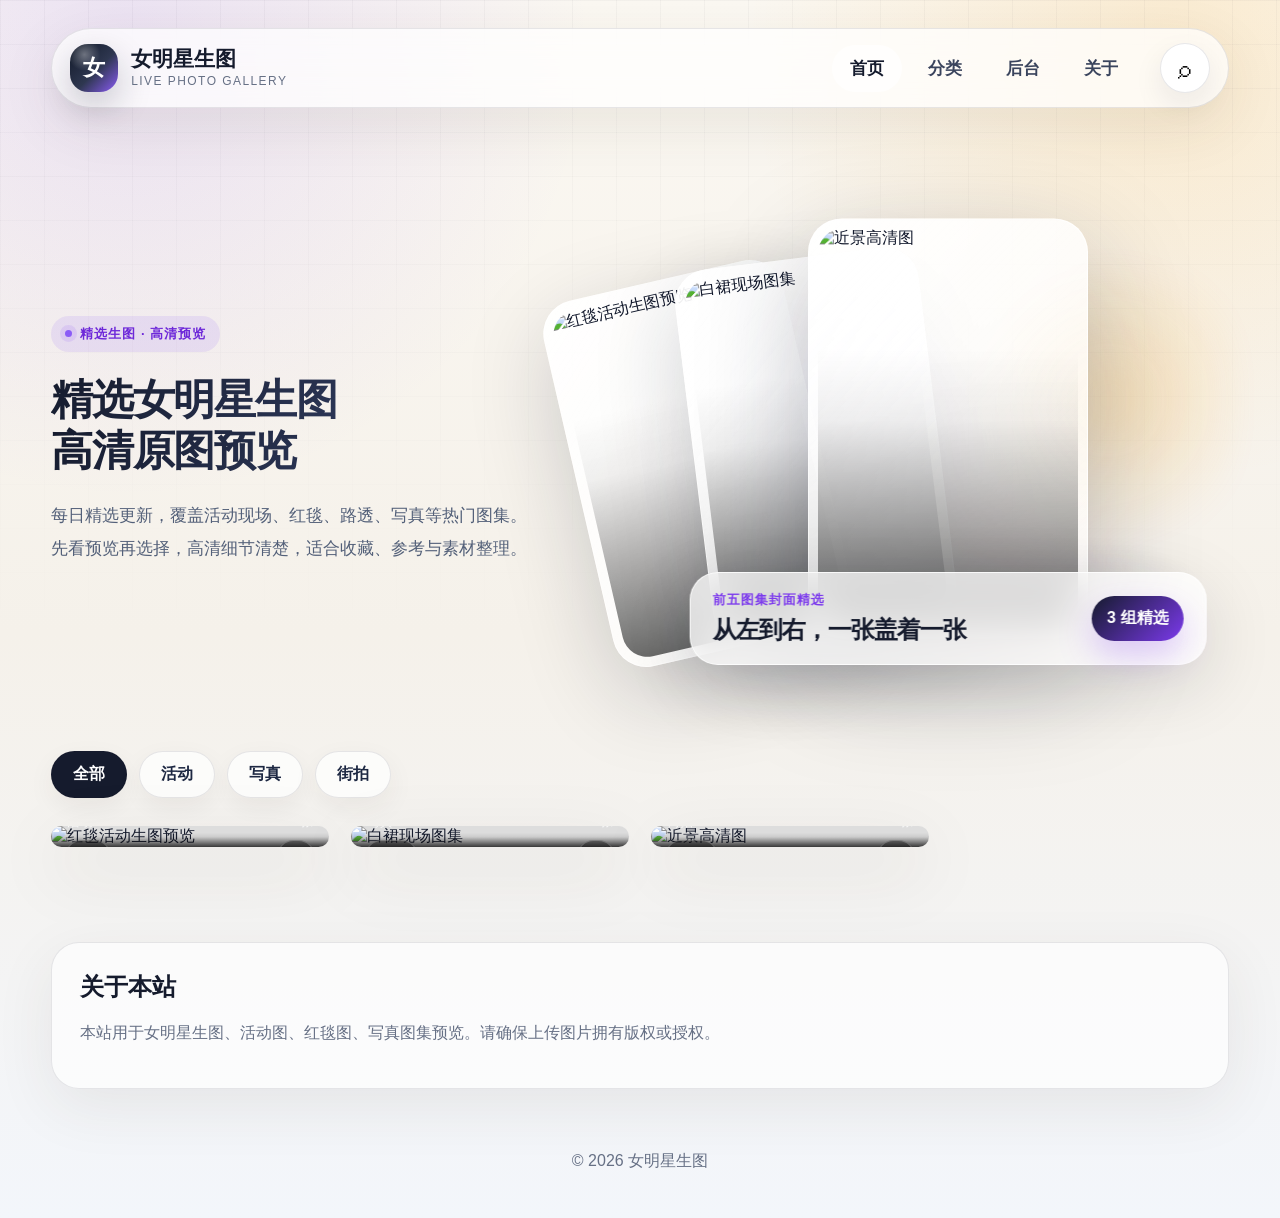
==== commit 2eca7ced: "Add files via upload" ====
--- a/index.html
+++ b/index.html
@@ -4,26 +4,20 @@
   <meta charset="utf-8" />
   <meta name="viewport" content="width=device-width,initial-scale=1" />
   <title>女明星生图</title>
-  <meta name="description" content="精选女明星生图，高清原图预览，活动现场、红毯、路透、写真热门图集。" />
-  <link rel="stylesheet" href="/assets/style.css" />
+  <link rel="stylesheet" href="./assets/style.css" />
 </head>
 <body>
   <header class="site-top">
-    <a class="brand" href="/">
+    <a class="brand" href="./index.html">
       <span class="brand-mark">女</span>
-      <span>
-        <strong>女明星生图</strong>
-        <em>Live Photo Gallery</em>
-      </span>
+      <span><strong id="brandName">女明星生图</strong><em>Live Photo Gallery</em></span>
     </a>
-
     <nav class="top-nav">
-      <a href="/" class="active">首页</a>
+      <a href="./index.html" class="active">首页</a>
       <a href="#categories">分类</a>
-      <a href="#archive">归档</a>
+      <a href="./admin.html">后台</a>
       <a href="#about">关于</a>
     </nav>
-
     <button id="searchToggle" class="search-btn" aria-label="搜索">⌕</button>
   </header>
 
@@ -31,17 +25,12 @@
     <section class="hero">
       <div>
         <span class="eyebrow">精选生图 · 高清预览</span>
-        <h1>
-          <span>精选女明星生图</span>
-          <span>高清原图预览</span>
-        </h1>
-        <p>每日精选更新，覆盖活动现场、红毯、路透、写真等热门图集。<br>先看预览再选择，高清细节清楚，适合收藏、参考与素材整理。</p>
+        <h1><span id="title1">精选女明星生图</span><span id="title2">高清原图预览</span></h1>
+        <p id="siteDesc"></p>
       </div>
-
       <div class="feature-stack-stage">
         <div class="stack-glow"></div>
         <div class="stack-platform"></div>
-
         <div id="coverStack" class="cover-stack"></div>
       </div>
     </section>
@@ -50,16 +39,8 @@
       <input id="searchInput" placeholder="搜索标题、分类或标签..." />
     </section>
 
-    <section class="stats-cats">
-      <div class="stats">
-        <div><strong id="postCount">0</strong><span>图集</span></div>
-        <div><strong id="categoryCount">0</strong><span>分类</span></div>
-        <div><strong id="tagCount">0</strong><span>标签</span></div>
-      </div>
-
-      <div id="categories" class="cats">
-        <button class="active" data-category="全部">全部</button>
-      </div>
+    <section id="categories" class="cats">
+      <button class="active" data-category="全部">全部</button>
     </section>
 
     <section id="postGrid" class="waterfall"></section>
@@ -70,8 +51,7 @@
     </section>
   </main>
 
-  <footer class="footer">© <span id="year"></span> 女明星生图</footer>
-
-  <script src="/assets/app.js"></script>
+  <footer class="footer">© <span id="year"></span> <span id="footerName">女明星生图</span></footer>
+  <script src="./assets/app.js"></script>
 </body>
-</html>
+</html>
--- a/assets/style.css
+++ b/assets/style.css
@@ -1,3 +1,4 @@
+
 :root{
   --bg:#f7f2ea;
   --ink:#151b2d;
@@ -6,8 +7,9 @@
   --glass:rgba(255,255,255,.72);
   --shadow:0 30px 90px rgba(55,45,30,.14);
   --accent:#8b5cf6;
-  --gold:#f5a524;
-  --rose:#fb7185;
+  --brand:#151b2d;
+  --danger:#e11d48;
+  --good:#059669;
 }
 *{box-sizing:border-box}
 html{scroll-behavior:smooth}
@@ -16,8 +18,8 @@
   font-family:-apple-system,BlinkMacSystemFont,"Segoe UI",Roboto,"Helvetica Neue",Arial,"PingFang SC","Microsoft YaHei",sans-serif;
   color:var(--ink);
   background:
-    radial-gradient(circle at 10% 3%,rgba(139,92,246,.16),transparent 28%),
-    radial-gradient(circle at 92% 4%,rgba(245,158,11,.18),transparent 26%),
+    radial-gradient(circle at 10% 3%,rgba(139,92,246,.14),transparent 28%),
+    radial-gradient(circle at 92% 4%,rgba(245,158,11,.15),transparent 26%),
     linear-gradient(180deg,#fbf8f2 0%,#f5f1ea 52%,#f3f6fb 100%);
   min-height:100vh;
 }
@@ -27,19 +29,19 @@
   inset:0;
   pointer-events:none;
   background-image:
-    linear-gradient(rgba(21,27,45,.035) 1px,transparent 1px),
-    linear-gradient(90deg,rgba(21,27,45,.035) 1px,transparent 1px);
+    linear-gradient(rgba(21,27,45,.032) 1px,transparent 1px),
+    linear-gradient(90deg,rgba(21,27,45,.032) 1px,transparent 1px);
   background-size:44px 44px;
   mask-image:linear-gradient(to bottom,black,transparent 72%);
   z-index:-1;
 }
 a{text-decoration:none;color:inherit}
-button,input{font:inherit}
+button,input,textarea,select{font:inherit}
 .site-top{
   width:min(1320px,92%);
   margin:28px auto 0;
-  height:78px;
-  padding:0 18px;
+  min-height:78px;
+  padding:14px 18px;
   border:1px solid var(--line);
   border-radius:999px;
   background:var(--glass);
@@ -52,414 +54,153 @@
   top:18px;
   z-index:20;
 }
-.brand{
-  display:flex;
-  align-items:center;
-  gap:13px;
-  min-width:245px;
-}
+.brand{display:flex;align-items:center;gap:13px;min-width:245px}
 .brand-mark{
-  width:48px;
-  height:48px;
-  border-radius:18px;
-  display:grid;
-  place-items:center;
-  color:#fff;
-  font-weight:900;
-  font-size:22px;
-  background:
-    radial-gradient(circle at 30% 22%,rgba(255,255,255,.35),transparent 32%),
-    linear-gradient(135deg,#111827,#2e3750 55%,#8b5cf6);
+  width:48px;height:48px;border-radius:18px;
+  display:grid;place-items:center;color:#fff;font-weight:900;font-size:22px;
+  background:radial-gradient(circle at 30% 22%,rgba(255,255,255,.35),transparent 32%),linear-gradient(135deg,#111827,#2e3750 55%,#8b5cf6);
   box-shadow:0 14px 34px rgba(17,24,39,.22);
 }
-.brand strong{
-  display:block;
-  font-size:21px;
-  line-height:1.05;
-  letter-spacing:.02em;
-}
-.brand em{
-  display:block;
-  margin-top:4px;
-  color:var(--muted);
-  font-size:12px;
-  font-style:normal;
-  letter-spacing:.12em;
-  text-transform:uppercase;
-}
-.top-nav{
-  margin-left:auto;
-  display:flex;
-  gap:8px;
-  align-items:center;
-}
-.top-nav a{
-  padding:12px 18px;
-  border-radius:999px;
-  color:#3a445d;
-  font-weight:800;
-  font-size:17px;
-}
-.top-nav a.active,.top-nav a:hover{
-  color:var(--ink);
-  background:rgba(255,255,255,.66);
-}
+.brand strong{display:block;font-size:21px;line-height:1.05}
+.brand em{display:block;margin-top:4px;color:var(--muted);font-size:12px;font-style:normal;letter-spacing:.12em;text-transform:uppercase}
+.top-nav{margin-left:auto;display:flex;gap:8px;align-items:center}
+.top-nav a{padding:12px 18px;border-radius:999px;color:#3a445d;font-weight:800;font-size:17px}
+.top-nav a.active,.top-nav a:hover{color:var(--ink);background:rgba(255,255,255,.66)}
 .search-btn{
-  width:50px;
-  height:50px;
-  border-radius:50%;
-  display:grid;
-  place-items:center;
-  background:#fff;
-  border:1px solid var(--line);
+  width:50px;height:50px;border-radius:50%;
+  display:grid;place-items:center;background:#fff;border:1px solid var(--line);
   box-shadow:0 12px 30px rgba(21,27,45,.08);
-  font-size:25px;
-  cursor:pointer;
-}
-main{
-  width:min(1320px,92%);
-  margin:0 auto;
-}
+  font-size:25px;cursor:pointer;
+}
+main{width:min(1320px,92%);margin:0 auto}
 .hero{
   display:grid;
-  grid-template-columns:.88fr 1.12fr;
-  gap:54px;
+  grid-template-columns:520px minmax(0,1fr);
+  gap:96px;
   align-items:center;
-  padding:76px 0 38px;
+  padding:66px 0 38px;
 }
 .eyebrow{
-  display:inline-flex;
-  align-items:center;
-  gap:8px;
-  padding:9px 14px;
-  border-radius:999px;
+  display:inline-flex;align-items:center;gap:8px;
+  padding:9px 14px;border-radius:999px;
   background:rgba(139,92,246,.12);
   color:#6d28d9;
-  font-size:13px;
-  font-weight:900;
-  letter-spacing:.08em;
+  font-size:13px;font-weight:900;letter-spacing:.08em;
   margin-bottom:22px;
 }
 .eyebrow::before{
-  content:"";
-  width:7px;height:7px;
-  background:#8b5cf6;
-  border-radius:50%;
+  content:"";width:7px;height:7px;background:#8b5cf6;border-radius:50%;
   box-shadow:0 0 0 5px rgba(139,92,246,.14);
 }
-.hero h1{
-  margin:0;
-  font-size:clamp(54px,7.2vw,100px);
-  line-height:.92;
-  letter-spacing:-.08em;
-}
+.hero h1{margin:0;font-size:42px;line-height:1.22;letter-spacing:-.03em;max-width:520px}
 .hero h1 span{
-  display:block;
-  background:linear-gradient(135deg,#151b2d,#2b3555 58%,#8b5cf6);
-  -webkit-background-clip:text;
-  background-clip:text;
-  color:transparent;
-}
-.hero p{
-  max-width:560px;
-  color:#536079;
-  font-size:19px;
-  line-height:1.85;
-  margin:24px 0 0;
-}
+  display:block;white-space:nowrap;
+  background:linear-gradient(135deg,#151b2d,#2b3555 58%,#7c3aed);
+  -webkit-background-clip:text;background-clip:text;color:transparent;
+}
+.hero p{max-width:500px;color:#536079;font-size:17px;line-height:1.9;margin:24px 0 0}
 .feature-stack-stage{
-  position:relative;
-  min-height:560px;
-  display:flex;
-  align-items:center;
-  justify-content:center;
-  padding:40px 0;
-  isolation:isolate;
+  position:relative;min-height:520px;display:flex;align-items:center;justify-content:flex-end;
+  padding:34px 0;isolation:isolate;
 }
 .stack-glow{
-  position:absolute;
-  width:86%;
-  height:76%;
-  border-radius:60px;
-  background:
-    radial-gradient(circle at 15% 50%,rgba(139,92,246,.24),transparent 36%),
-    radial-gradient(circle at 75% 40%,rgba(245,165,36,.26),transparent 34%),
-    radial-gradient(circle at 52% 86%,rgba(251,113,133,.16),transparent 30%);
-  filter:blur(20px);
-  opacity:.95;
-  z-index:-2;
+  position:absolute;width:86%;height:76%;border-radius:60px;
+  background:radial-gradient(circle at 15% 50%,rgba(139,92,246,.24),transparent 36%),radial-gradient(circle at 75% 40%,rgba(245,165,36,.26),transparent 34%),radial-gradient(circle at 52% 86%,rgba(251,113,133,.16),transparent 30%);
+  filter:blur(20px);opacity:.95;z-index:-2;
 }
 .stack-platform{
-  position:absolute;
-  left:4%;
-  right:0;
-  bottom:62px;
-  height:112px;
-  border-radius:50%;
+  position:absolute;left:4%;right:0;bottom:62px;height:112px;border-radius:50%;
   background:radial-gradient(ellipse at center,rgba(21,27,45,.18),transparent 64%);
-  filter:blur(4px);
-  transform:rotate(-3deg);
-  z-index:-1;
-}
-.cover-stack{
-  position:relative;
-  width:min(760px,100%);
-  height:465px;
-}
+  filter:blur(4px);transform:rotate(-3deg);z-index:-1;
+}
+.cover-stack{position:relative;width:min(760px,100%);height:465px}
 .stack-card{
-  position:absolute;
-  top:50%;
-  left:50%;
-  width:245px;
-  height:375px;
-  border-radius:34px;
-  padding:9px;
+  position:absolute;top:50%;left:50%;width:245px;height:375px;border-radius:34px;padding:9px;
   background:linear-gradient(135deg,rgba(255,255,255,.95),rgba(255,255,255,.62));
   border:1px solid rgba(255,255,255,.76);
   box-shadow:0 30px 90px rgba(21,27,45,.20);
-  overflow:hidden;
-  transition:transform .35s ease, box-shadow .35s ease, filter .35s ease;
-}
-.stack-card img{
-  width:100%;
-  height:100%;
-  object-fit:cover;
-  display:block;
-  border-radius:25px;
-  filter:saturate(1.05) contrast(1.03);
-}
+  overflow:hidden;transition:.35s ease;
+}
+.stack-card img{width:100%;height:100%;object-fit:cover;display:block;border-radius:25px;filter:saturate(1.05) contrast(1.03)}
 .stack-card::after{
-  content:"";
-  position:absolute;
-  inset:9px;
-  border-radius:25px;
+  content:"";position:absolute;inset:9px;border-radius:25px;
   background:linear-gradient(to top,rgba(0,0,0,.58),rgba(0,0,0,.06) 52%,transparent 70%);
   pointer-events:none;
 }
-.stack-card:hover{
-  filter:saturate(1.05);
-  box-shadow:0 42px 110px rgba(21,27,45,.26);
-}
 .stack-card.c1{transform:translate(-152%,-44%) rotate(-13deg); z-index:1}
 .stack-card.c2{transform:translate(-104%,-49%) rotate(-7deg); z-index:2}
-.stack-card.c3{
-  width:280px;
-  height:420px;
-  transform:translate(-50%,-53%) rotate(0deg);
-  z-index:5;
-  box-shadow:0 38px 110px rgba(21,27,45,.28);
-}
+.stack-card.c3{width:280px;height:420px;transform:translate(-50%,-53%) rotate(0deg);z-index:5;box-shadow:0 38px 110px rgba(21,27,45,.28)}
 .stack-card.c4{transform:translate(8%,-49%) rotate(7deg); z-index:3}
 .stack-card.c5{transform:translate(58%,-44%) rotate(13deg); z-index:1}
-.cover-stack:hover .c1{transform:translate(-164%,-48%) rotate(-16deg)}
-.cover-stack:hover .c2{transform:translate(-112%,-53%) rotate(-9deg)}
-.cover-stack:hover .c3{transform:translate(-50%,-58%) rotate(0deg)}
-.cover-stack:hover .c4{transform:translate(16%,-53%) rotate(9deg)}
-.cover-stack:hover .c5{transform:translate(70%,-48%) rotate(16deg)}
 .stack-caption{
-  position:absolute;
-  left:50%;
-  bottom:8px;
-  transform:translateX(-50%);
-  z-index:8;
-  width:min(560px,92%);
-  padding:18px 22px;
-  border-radius:28px;
-  background:rgba(255,255,255,.74);
+  position:absolute;left:50%;bottom:8px;transform:translateX(-50%);z-index:8;width:min(560px,92%);
+  padding:18px 22px;border-radius:28px;background:rgba(255,255,255,.74);
   border:1px solid rgba(255,255,255,.80);
   box-shadow:0 20px 70px rgba(21,27,45,.14);
   backdrop-filter:blur(18px);
-  display:flex;
-  align-items:center;
-  justify-content:space-between;
-  gap:18px;
-}
-.stack-caption small{
-  display:block;
-  color:#7c3aed;
-  font-weight:900;
-  letter-spacing:.08em;
-  margin-bottom:5px;
-}
-.stack-caption strong{
-  display:block;
-  font-size:24px;
-  letter-spacing:-.04em;
-}
+  display:flex;align-items:center;justify-content:space-between;gap:18px;
+}
+.stack-caption small{display:block;color:#7c3aed;font-weight:900;letter-spacing:.08em;margin-bottom:5px}
+.stack-caption strong{display:block;font-size:24px;letter-spacing:-.04em}
 .stack-caption .count{
-  flex:0 0 auto;
-  padding:12px 15px;
-  border-radius:999px;
-  color:#fff;
-  background:linear-gradient(135deg,#151b2d,#7c3aed);
-  font-weight:900;
+  flex:0 0 auto;padding:12px 15px;border-radius:999px;color:#fff;
+  background:linear-gradient(135deg,#151b2d,#7c3aed);font-weight:900;
   box-shadow:0 14px 34px rgba(124,58,237,.28);
 }
 .search-panel{display:none;margin-bottom:24px}
 .search-panel.show{display:block}
-.search-panel input{
-  width:100%;
-  border:1px solid var(--line);
-  border-radius:24px;
-  padding:18px 22px;
-  background:rgba(255,255,255,.76);
-  backdrop-filter:blur(14px);
-  outline:none;
-  box-shadow:0 14px 40px rgba(70,55,36,.08);
-}
-.stats-cats{
-  display:grid;
-  grid-template-columns:420px 1fr;
-  gap:24px;
-  align-items:center;
-  margin:10px 0 28px;
-}
-.stats{
-  display:grid;
-  grid-template-columns:repeat(3,1fr);
-  gap:12px;
-}
-.stats div{
-  padding:20px;
-  background:rgba(255,255,255,.66);
-  border:1px solid var(--line);
-  border-radius:24px;
-  box-shadow:0 16px 46px rgba(70,55,36,.07);
-}
-.stats strong{
-  display:block;
-  font-size:31px;
-  line-height:1;
-  margin-bottom:8px;
-}
-.stats span{
-  color:var(--muted);
-  font-size:14px;
-}
-.cats{
-  display:flex;
-  justify-content:flex-end;
-  gap:12px;
-  flex-wrap:wrap;
-}
-.cats button{
-  border:1px solid var(--line);
-  background:rgba(255,255,255,.72);
-  border-radius:999px;
-  padding:12px 21px;
-  font-weight:900;
-  color:#1d2842;
-  box-shadow:0 10px 28px rgba(70,55,36,.06);
-  cursor:pointer;
-}
-.cats button.active{
-  background:#151b2d;
-  color:#fff;
-}
-.waterfall{
-  column-count:4;
-  column-gap:22px;
-  padding-bottom:30px;
-}
-.gallery-card{
-  break-inside:avoid;
-  display:block;
-  position:relative;
-  margin:0 0 22px;
-  border-radius:30px;
-  overflow:hidden;
-  background:#ddd;
-  box-shadow:0 22px 70px rgba(52,45,36,.13);
-}
-.gallery-card img{
-  width:100%;
-  display:block;
-  transition:.55s ease;
-}
-.gallery-card:hover img{
-  transform:scale(1.06);
-  filter:saturate(1.08) contrast(1.04);
-}
-.gallery-card::after{
-  content:"";
-  position:absolute;
-  inset:0;
-  background:linear-gradient(to top,rgba(0,0,0,.75),rgba(0,0,0,.08) 48%,transparent 68%);
-}
-.card-top{
-  position:absolute;
-  top:14px;left:14px;right:14px;
-  z-index:2;
-  display:flex;
-  justify-content:space-between;
-}
-.badge{
-  color:#fff;
-  background:rgba(0,0,0,.36);
-  backdrop-filter:blur(12px);
-  border:1px solid rgba(255,255,255,.22);
-  border-radius:999px;
-  padding:7px 10px;
-  font-size:12px;
-  font-weight:900;
-}
-.card-content{
-  position:absolute;
-  left:16px;right:16px;bottom:16px;
-  z-index:2;color:#fff;
-}
-.card-content h2{
-  margin:0 0 8px;
-  font-size:20px;
-  line-height:1.25;
-  text-shadow:0 3px 18px rgba(0,0,0,.3);
-}
-.card-meta{
-  display:flex;
-  justify-content:space-between;
-  color:rgba(255,255,255,.78);
-  font-size:13px;
-}
-.about{
-  margin:54px 0 36px;
-  border:1px solid var(--line);
-  border-radius:28px;
-  padding:28px;
-  background:rgba(255,255,255,.64);
-  box-shadow:0 18px 60px rgba(70,55,36,.08);
-}
-.about h2{margin-top:0}
-.about p{color:var(--muted)}
-.footer{
-  text-align:center;
-  color:var(--muted);
-  padding:26px 0 46px;
-}
-@media(max-width:1100px){
-  .hero{grid-template-columns:1fr;gap:26px}
-  .feature-stack-stage{min-height:510px}
-  .stats-cats{grid-template-columns:1fr}
-  .cats{justify-content:flex-start}
-  .waterfall{column-count:3}
-}
-@media(max-width:760px){
-  .site-top{border-radius:28px;height:auto;flex-wrap:wrap;padding:14px}
-  .top-nav{order:3;width:100%;overflow:auto;margin-left:0}
-  .brand{min-width:0}
-  .hero h1{font-size:56px}
-  .cover-stack{height:410px}
-  .stack-card{width:190px;height:300px}
-  .stack-card.c3{width:220px;height:340px}
-  .stack-card.c1{display:none}
-  .stack-card.c5{display:none}
-  .stack-card.c2{transform:translate(-92%,-50%) rotate(-8deg)}
-  .stack-card.c4{transform:translate(-8%,-50%) rotate(8deg)}
-  .waterfall{column-count:2;column-gap:14px}
-  .gallery-card{border-radius:24px;margin-bottom:14px}
-  .stack-caption{bottom:22px}
-}
-@media(max-width:520px){
-  .waterfall{column-count:1}
-  .stats{grid-template-columns:1fr}
-  .stack-caption{align-items:flex-start;flex-direction:column}
-}
+.search-panel input{width:100%;border:1px solid var(--line);border-radius:24px;padding:18px 22px;background:rgba(255,255,255,.76);outline:none}
+.cats{display:flex;gap:12px;flex-wrap:wrap;margin:6px 0 28px}
+.cats button{border:1px solid var(--line);background:rgba(255,255,255,.72);border-radius:999px;padding:12px 21px;font-weight:900;color:#1d2842;box-shadow:0 10px 28px rgba(70,55,36,.06);cursor:pointer}
+.cats button.active{background:#151b2d;color:#fff}
+.waterfall{column-count:4;column-gap:22px;padding-bottom:30px}
+.gallery-card{break-inside:avoid;display:block;position:relative;margin:0 0 22px;border-radius:30px;overflow:hidden;background:#ddd;box-shadow:0 22px 70px rgba(52,45,36,.13)}
+.gallery-card img{width:100%;display:block;transition:.55s ease}
+.gallery-card:hover img{transform:scale(1.06);filter:saturate(1.08) contrast(1.04)}
+.gallery-card::after{content:"";position:absolute;inset:0;background:linear-gradient(to top,rgba(0,0,0,.75),rgba(0,0,0,.08) 48%,transparent 68%)}
+.card-top{position:absolute;top:14px;left:14px;right:14px;z-index:2;display:flex;justify-content:space-between}
+.badge{color:#fff;background:rgba(0,0,0,.36);backdrop-filter:blur(12px);border:1px solid rgba(255,255,255,.22);border-radius:999px;padding:7px 10px;font-size:12px;font-weight:900}
+.card-content{position:absolute;left:16px;right:16px;bottom:16px;z-index:2;color:#fff}
+.card-content h2{margin:0 0 8px;font-size:20px;line-height:1.25;text-shadow:0 3px 18px rgba(0,0,0,.3)}
+.card-meta{display:flex;justify-content:space-between;color:rgba(255,255,255,.78);font-size:13px}
+.post-wrap{width:min(1180px,92%);margin:54px auto}
+.post-head{margin-bottom:28px}
+.post-head h1{font-size:clamp(34px,5vw,64px);margin:0 0 12px;letter-spacing:-.05em}
+.post-head p{color:var(--muted)}
+.detail-grid{column-count:2;column-gap:18px}
+.detail-grid img{width:100%;display:block;margin:0 0 18px;border-radius:28px;box-shadow:var(--shadow)}
+.back{display:inline-block;margin-bottom:24px;font-weight:900;color:var(--ink)}
+.about,.admin-card{margin:54px 0 36px;border:1px solid var(--line);border-radius:28px;padding:28px;background:rgba(255,255,255,.64);box-shadow:0 18px 60px rgba(70,55,36,.08)}
+.about h2{margin-top:0}.about p{color:var(--muted)}
+.footer{text-align:center;color:var(--muted);padding:26px 0 46px}
+
+/* Admin */
+.admin-layout{width:min(1380px,94%);margin:24px auto 48px;display:grid;grid-template-columns:360px minmax(0,1fr);gap:24px}
+.panel{border:1px solid var(--line);border-radius:28px;background:var(--glass);box-shadow:var(--shadow);backdrop-filter:blur(18px);overflow:hidden}
+.panel-head{padding:22px 24px;border-bottom:1px solid var(--line);display:flex;align-items:center;justify-content:space-between;gap:12px}
+.panel-head h2{margin:0;font-size:22px;letter-spacing:-.04em}
+.panel-body{padding:22px 24px}
+.field{display:grid;gap:8px;margin-bottom:16px}
+.field label{font-weight:900;font-size:14px;color:#263044}
+.field input,.field textarea,.field select{width:100%;border:1px solid var(--line);border-radius:16px;background:rgba(255,255,255,.76);padding:13px 14px;outline:none}
+.field textarea{min-height:92px;resize:vertical}
+.hint{font-size:13px;color:var(--muted);line-height:1.6;margin-top:4px}
+.btn{border:0;border-radius:999px;padding:12px 18px;font-weight:900;cursor:pointer;display:inline-flex;align-items:center;justify-content:center;gap:8px}
+.btn-primary{background:var(--brand);color:white}.btn-soft{background:rgba(124,58,237,.10);color:#6d28d9}.btn-danger{background:rgba(225,29,72,.10);color:var(--danger)}
+.btn-row{display:flex;gap:10px;flex-wrap:wrap;margin-top:18px}
+.login-card{width:min(520px,92%);margin:80px auto;border:1px solid var(--line);border-radius:30px;background:var(--glass);box-shadow:var(--shadow);padding:30px}
+.gallery-list{display:grid;gap:12px}
+.gallery-item{display:grid;grid-template-columns:72px minmax(0,1fr) auto;gap:14px;align-items:center;padding:12px;border:1px solid var(--line);background:rgba(255,255,255,.62);border-radius:20px;cursor:pointer;transition:.2s}
+.gallery-item.active,.gallery-item:hover{transform:translateY(-2px);box-shadow:0 12px 34px rgba(55,45,30,.12);border-color:rgba(124,58,237,.28)}
+.thumb{width:72px;height:86px;border-radius:16px;overflow:hidden;background:#ddd}.thumb img{width:100%;height:100%;object-fit:cover;display:block}
+.gallery-info strong{display:block;font-size:16px;overflow:hidden;text-overflow:ellipsis;white-space:nowrap}.gallery-info span{display:block;color:var(--muted);font-size:13px;margin-top:5px}
+.editor-grid{display:grid;grid-template-columns:1fr 1fr;gap:18px}
+.drop{border:2px dashed rgba(124,58,237,.26);border-radius:24px;background:rgba(255,255,255,.55);min-height:170px;display:grid;place-items:center;text-align:center;padding:22px;cursor:pointer;position:relative;overflow:hidden}
+.drop input{position:absolute;inset:0;opacity:0;cursor:pointer}.drop strong{display:block;font-size:18px}.drop span{display:block;color:var(--muted);font-size:14px;margin-top:8px;line-height:1.6}
+.preview-cover{margin-top:14px;border-radius:22px;overflow:hidden;height:260px;background:#eee;border:1px solid var(--line)}.preview-cover img{width:100%;height:100%;object-fit:cover;display:block}
+.image-grid{display:grid;grid-template-columns:repeat(4,1fr);gap:12px;margin-top:14px}.image-card{position:relative;aspect-ratio:3/4;border-radius:18px;overflow:hidden;background:#ddd;border:1px solid var(--line)}.image-card img{width:100%;height:100%;object-fit:cover;display:block}.image-card button{position:absolute;right:7px;top:7px;width:28px;height:28px;border:0;border-radius:50%;background:rgba(0,0,0,.56);color:#fff;cursor:pointer}
+.toast{position:fixed;left:50%;bottom:26px;transform:translateX(-50%) translateY(20px);opacity:0;background:#111827;color:#fff;border-radius:999px;padding:13px 18px;box-shadow:0 18px 60px rgba(0,0,0,.25);transition:.25s;z-index:99}.toast.show{opacity:1;transform:translateX(-50%) translateY(0)}
+.hidden{display:none!important}
+@media(max-width:1100px){.hero{grid-template-columns:1fr;gap:28px}.feature-stack-stage{justify-content:center}.waterfall{column-count:3}.admin-layout{grid-template-columns:1fr}.editor-grid{grid-template-columns:1fr}}
+@media(max-width:760px){.site-top{border-radius:28px;height:auto;flex-wrap:wrap}.top-nav{order:3;width:100%;overflow:auto;margin-left:0}.brand{min-width:0}.hero h1{font-size:34px}.waterfall{column-count:2}.detail-grid{column-count:1}.image-grid{grid-template-columns:repeat(2,1fr)}}
+@media(max-width:520px){.waterfall{column-count:1}.stack-caption{align-items:flex-start;flex-direction:column}.gallery-item{grid-template-columns:60px 1fr}.gallery-item .btn{grid-column:1/-1}}
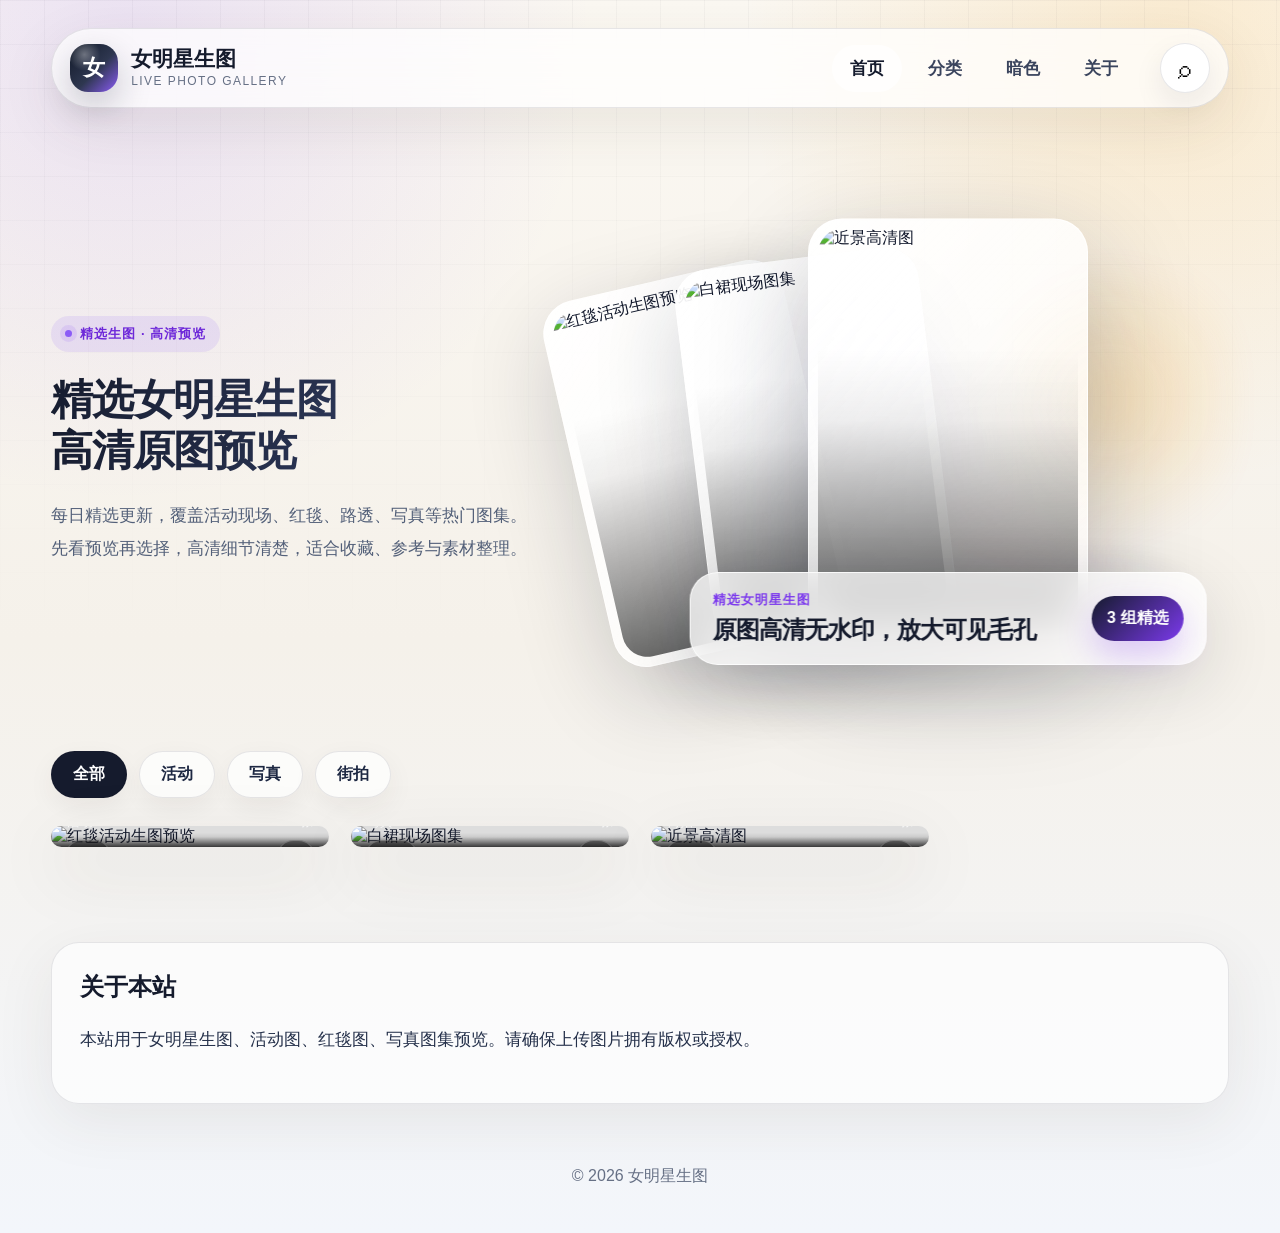
==== commit dc659bc5: "Add files via upload" ====
--- a/index.html
+++ b/index.html
@@ -15,7 +15,7 @@
     <nav class="top-nav">
       <a href="./index.html" class="active">首页</a>
       <a href="#categories">分类</a>
-      <a href="./admin.html">后台</a>
+      <button id="themeToggle" class="nav-theme-toggle" type="button" aria-label="切换明暗主题">明暗</button>
       <a href="#about">关于</a>
     </nav>
     <button id="searchToggle" class="search-btn" aria-label="搜索">⌕</button>
@@ -47,7 +47,7 @@
 
     <section id="about" class="about">
       <h2>关于本站</h2>
-      <p>本站用于女明星生图、活动图、红毯图、写真图集预览。请确保上传图片拥有版权或授权。</p>
+      <p id="aboutText">本站用于女明星生图、活动图、红毯图、写真图集预览。请确保上传图片拥有版权或授权。</p>
     </section>
   </main>
 
--- a/assets/style.css
+++ b/assets/style.css
@@ -204,3 +204,155 @@
 @media(max-width:1100px){.hero{grid-template-columns:1fr;gap:28px}.feature-stack-stage{justify-content:center}.waterfall{column-count:3}.admin-layout{grid-template-columns:1fr}.editor-grid{grid-template-columns:1fr}}
 @media(max-width:760px){.site-top{border-radius:28px;height:auto;flex-wrap:wrap}.top-nav{order:3;width:100%;overflow:auto;margin-left:0}.brand{min-width:0}.hero h1{font-size:34px}.waterfall{column-count:2}.detail-grid{column-count:1}.image-grid{grid-template-columns:repeat(2,1fr)}}
 @media(max-width:520px){.waterfall{column-count:1}.stack-caption{align-items:flex-start;flex-direction:column}.gallery-item{grid-template-columns:60px 1fr}.gallery-item .btn{grid-column:1/-1}}
+
+.debug-box{margin:0 0 24px;border:1px solid rgba(124,58,237,.18);border-radius:28px;background:rgba(255,255,255,.72);box-shadow:0 18px 60px rgba(70,55,36,.08);overflow:hidden}
+.debug-head{padding:18px 22px;border-bottom:1px solid var(--line);display:flex;align-items:center;justify-content:space-between;gap:12px}
+.debug-head h2{margin:0;font-size:20px;letter-spacing:-.03em}
+.debug-body{padding:18px 22px}
+.debug-grid{display:grid;grid-template-columns:repeat(4,1fr);gap:12px;margin-bottom:14px}
+.debug-item{border:1px solid var(--line);border-radius:18px;padding:14px;background:rgba(255,255,255,.66)}
+.debug-item b{display:block;font-size:13px;color:var(--muted);margin-bottom:6px}
+.debug-item span{font-weight:900;word-break:break-all}
+.debug-ok{color:#059669}.debug-bad{color:#e11d48}.debug-warn{color:#b45309}
+.debug-log{white-space:pre-wrap;background:#111827;color:#e5e7eb;border-radius:18px;padding:16px;overflow:auto;max-height:260px;font-family:ui-monospace,SFMono-Regular,Menlo,Monaco,Consolas,monospace;font-size:13px}
+@media(max-width:1100px){.debug-grid{grid-template-columns:repeat(2,1fr)}}
+@media(max-width:640px){.debug-grid{grid-template-columns:1fr}}
+
+
+/* Buy link */
+.post-actions{display:flex;gap:12px;flex-wrap:wrap;margin:18px 0 6px}
+.buy-button{display:inline-flex;align-items:center;justify-content:center;border-radius:999px;padding:13px 20px;background:linear-gradient(135deg,#151b2d,#7c3aed);color:#fff;font-weight:900;box-shadow:0 16px 42px rgba(124,58,237,.22)}
+.buy-button:hover{transform:translateY(-1px);box-shadow:0 20px 50px rgba(124,58,237,.28)}
+.field input[readonly]{background:rgba(245,247,251,.82);color:#667085;cursor:not-allowed}
+
+/* Watermark upload preview */
+.watermark-box{
+  border:1px solid var(--line);
+  border-radius:24px;
+  background:rgba(255,255,255,.52);
+  padding:18px;
+}
+.watermark-head{display:flex;align-items:flex-end;justify-content:space-between;gap:12px;margin-bottom:16px}
+.watermark-head h3{margin:0;font-size:20px;letter-spacing:-.03em}
+.watermark-head span{color:var(--muted);font-size:13px;line-height:1.5}
+.watermark-grid{display:grid;grid-template-columns:1fr 1fr;gap:16px}
+.watermark-card{border:1px solid var(--line);border-radius:22px;background:rgba(255,255,255,.66);padding:16px}
+.switch-line{display:flex;align-items:center;gap:10px;font-weight:900;margin-bottom:14px;color:#1d2842}
+.switch-line input{width:20px;height:20px}
+.pending-cover{margin-top:14px;border:1px dashed rgba(124,58,237,.28);border-radius:22px;padding:14px;background:rgba(255,255,255,.62)}
+.pending-cover canvas{width:100%;height:auto;display:block;border-radius:18px;background:#ddd;cursor:grab;touch-action:none}
+.pending-tools{margin:14px 0;display:flex;gap:10px;flex-wrap:wrap}
+.pending-upload-grid{display:grid;grid-template-columns:repeat(3,1fr);gap:14px;margin:14px 0 20px}
+.pending-card{border:1px solid var(--line);border-radius:20px;background:rgba(255,255,255,.70);padding:12px;box-shadow:0 12px 34px rgba(55,45,30,.08)}
+.pending-card canvas{width:100%;height:auto;display:block;border-radius:16px;background:#ddd;cursor:grab;touch-action:none}
+.pending-title{font-weight:900;font-size:13px;margin-bottom:8px;overflow:hidden;text-overflow:ellipsis;white-space:nowrap;color:#263044}
+@media(max-width:1100px){.watermark-grid{grid-template-columns:1fr}.pending-upload-grid{grid-template-columns:repeat(2,1fr)}}
+@media(max-width:620px){.pending-upload-grid{grid-template-columns:1fr}}
+
+/* Public theme toggle */
+.nav-theme-toggle{
+  border:0;
+  padding:12px 18px;
+  border-radius:999px;
+  color:#3a445d;
+  font-weight:800;
+  font-size:17px;
+  background:transparent;
+  cursor:pointer;
+}
+.nav-theme-toggle:hover{color:var(--ink);background:rgba(255,255,255,.66)}
+.theme-dark .nav-theme-toggle:hover{background:rgba(255,255,255,.10)}
+
+/* Public about content */
+.about{
+  scroll-margin-top:120px;
+}
+.about p{
+  white-space:normal;
+  font-size:17px;
+  line-height:2.05;
+  color:#24304a;
+}
+
+/* Dark theme for public pages */
+body.theme-dark{
+  --bg:#080b12;
+  --ink:#eef2ff;
+  --muted:#9aa4b8;
+  --line:rgba(255,255,255,.11);
+  --glass:rgba(15,23,42,.76);
+  --shadow:0 30px 90px rgba(0,0,0,.42);
+  --brand:#eef2ff;
+  color:var(--ink);
+  background:
+    radial-gradient(circle at 10% 3%,rgba(124,58,237,.22),transparent 30%),
+    radial-gradient(circle at 92% 4%,rgba(245,158,11,.10),transparent 28%),
+    linear-gradient(180deg,#070a12 0%,#0f172a 58%,#111827 100%);
+}
+body.theme-dark::before{
+  background-image:
+    linear-gradient(rgba(255,255,255,.035) 1px,transparent 1px),
+    linear-gradient(90deg,rgba(255,255,255,.035) 1px,transparent 1px);
+}
+body.theme-dark .site-top,
+body.theme-dark .search-panel input,
+body.theme-dark .about,
+body.theme-dark .admin-card,
+body.theme-dark .stack-caption,
+body.theme-dark .cats button,
+body.theme-dark .panel,
+body.theme-dark .debug-box,
+body.theme-dark .watermark-box,
+body.theme-dark .watermark-card,
+body.theme-dark .gallery-item,
+body.theme-dark .pending-card,
+body.theme-dark .pending-cover{
+  background:rgba(15,23,42,.72);
+  border-color:rgba(255,255,255,.12);
+  color:var(--ink);
+}
+body.theme-dark .top-nav a,
+body.theme-dark .nav-theme-toggle,
+body.theme-dark .brand em,
+body.theme-dark .hero p,
+body.theme-dark .about p,
+body.theme-dark .post-head p,
+body.theme-dark .hint,
+body.theme-dark .footer,
+body.theme-dark .gallery-info span,
+body.theme-dark .watermark-head span{
+  color:var(--muted);
+}
+body.theme-dark .top-nav a.active,
+body.theme-dark .top-nav a:hover{
+  color:var(--ink);
+  background:rgba(255,255,255,.10);
+}
+body.theme-dark .search-btn{
+  background:rgba(15,23,42,.92);
+  color:var(--ink);
+  border-color:rgba(255,255,255,.14);
+}
+body.theme-dark .hero h1 span{
+  background:linear-gradient(135deg,#f8fafc,#c4b5fd 62%,#fbbf24);
+  -webkit-background-clip:text;
+  background-clip:text;
+  color:transparent;
+}
+body.theme-dark .cats button.active{
+  background:#f8fafc;
+  color:#111827;
+}
+body.theme-dark .field input,
+body.theme-dark .field textarea,
+body.theme-dark .field select{
+  background:rgba(2,6,23,.56);
+  color:var(--ink);
+  border-color:rgba(255,255,255,.14);
+}
+body.theme-dark .field label,
+body.theme-dark .gallery-info strong,
+body.theme-dark .pending-title,
+body.theme-dark .switch-line{
+  color:var(--ink);
+}
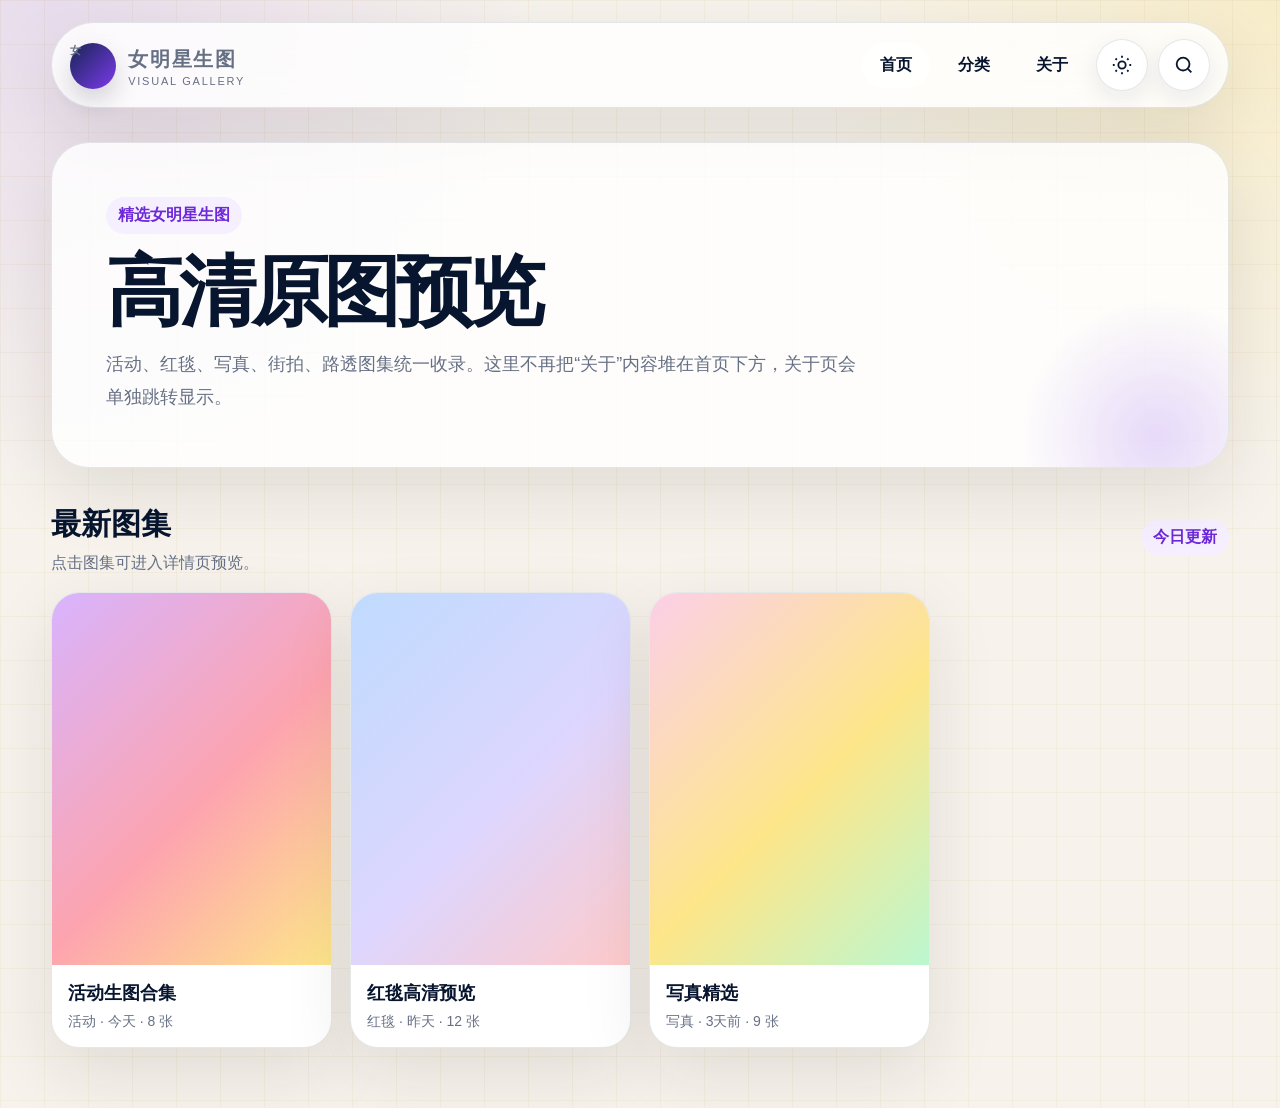
==== commit 50dbbd0f: "Add files via upload" ====
--- a/index.html
+++ b/index.html
@@ -1,57 +1,103 @@
 <!doctype html>
 <html lang="zh-CN">
 <head>
-  <meta charset="utf-8" />
-  <meta name="viewport" content="width=device-width,initial-scale=1" />
-  <title>女明星生图</title>
-  <link rel="stylesheet" href="./assets/style.css" />
+<meta charset="utf-8" />
+<meta name="viewport" content="width=device-width,initial-scale=1" />
+<title>前端测试版 · 保留搜索按钮</title>
+<style>
+*{box-sizing:border-box}
+:root{
+  --bg:#f7f3ec;--paper:rgba(255,255,255,.82);--card:#fff;--ink:#07152f;--muted:#667085;--line:rgba(7,21,47,.10);--soft:#f5efff;--purple:#6d28d9;--shadow:0 24px 70px rgba(30,20,8,.10)
+}
+body.dark{--bg:#090d18;--paper:rgba(15,23,42,.82);--card:#111827;--ink:#f8fafc;--muted:#94a3b8;--line:rgba(255,255,255,.10);--soft:rgba(124,58,237,.18);--purple:#c4b5fd;--shadow:0 24px 70px rgba(0,0,0,.35)}
+body{margin:0;font-family:-apple-system,BlinkMacSystemFont,"Segoe UI","Microsoft YaHei","PingFang SC",Arial,sans-serif;color:var(--ink);background:linear-gradient(rgba(170,142,84,.07) 1px, transparent 1px),linear-gradient(90deg,rgba(170,142,84,.07) 1px, transparent 1px),radial-gradient(circle at 4% 0%,rgba(124,58,237,.12),transparent 30%),radial-gradient(circle at 100% 0%,rgba(250,204,21,.16),transparent 28%),var(--bg);background-size:44px 44px,44px 44px,auto,auto,auto;min-height:100vh}
+body.dark{background:radial-gradient(circle at 4% 0%,rgba(124,58,237,.24),transparent 30%),radial-gradient(circle at 100% 0%,rgba(37,99,235,.18),transparent 28%),var(--bg)}
+.shell{width:min(1380px,92%);margin:0 auto}
+.topbar{margin:22px auto 24px;padding:16px 18px;border:1px solid var(--line);border-radius:999px;background:var(--paper);box-shadow:var(--shadow);backdrop-filter:blur(18px);display:flex;align-items:center;justify-content:space-between;gap:16px}
+.logo{display:flex;align-items:center;gap:12px;text-decoration:none;color:var(--ink)}
+.logo-mark{width:46px;height:46px;border-radius:50%;background:linear-gradient(135deg,#172554,#7c3aed);display:grid;place-items:center;color:#fff;font-weight:900;font-size:20px;box-shadow:0 12px 26px rgba(17,24,39,.18)}
+.logo strong{display:block;font-size:20px}.logo span{display:block;font-size:11px;letter-spacing:.16em;color:var(--muted);text-transform:uppercase;margin-top:2px}
+.nav{display:flex;align-items:center;gap:10px}
+.nav a,.nav button{border:0;text-decoration:none;color:var(--ink);background:transparent;font-weight:900;padding:12px 18px;border-radius:999px;cursor:pointer}
+.nav a.active{background:rgba(255,255,255,.78)}body.dark .nav a.active{background:rgba(255,255,255,.08)}
+.icon-btn{width:52px;height:52px;padding:0!important;display:grid!important;place-items:center;border:1px solid var(--line)!important;background:var(--card)!important;box-shadow:0 8px 24px rgba(7,21,47,.08)}
+.icon-btn svg{width:22px;height:22px;stroke:var(--ink)}
+.hidden{display:none!important}
+.search-panel{display:none;position:absolute;right:4%;top:96px;width:min(420px,92%);z-index:20;background:var(--card);border:1px solid var(--line);border-radius:24px;box-shadow:var(--shadow);padding:18px}
+.search-panel.active{display:block}
+.search-panel input{width:100%;border:1px solid var(--line);border-radius:999px;padding:14px 18px;background:transparent;color:var(--ink);outline:none}
+.search-panel p{margin:10px 0 0;color:var(--muted);font-size:13px}
+.hero{margin:34px auto;padding:54px;border-radius:38px;background:var(--paper);border:1px solid var(--line);box-shadow:var(--shadow);overflow:hidden;position:relative}
+.hero:after{content:"";position:absolute;inset:auto -80px -120px auto;width:300px;height:300px;background:radial-gradient(circle,rgba(124,58,237,.18),transparent 65%)}
+.kicker{display:inline-flex;padding:8px 12px;border-radius:999px;background:var(--soft);color:var(--purple);font-weight:900;margin-bottom:18px}
+.hero h1{font-size:clamp(38px,6vw,82px);line-height:1.02;letter-spacing:-.06em;margin:0 0 18px}.hero p{margin:0;max-width:760px;color:var(--muted);font-size:18px;line-height:1.8}
+.gallery-head{display:flex;align-items:end;justify-content:space-between;gap:18px;margin:36px 0 18px}.gallery-head h2{font-size:30px;margin:0}.gallery-head p{margin:8px 0 0;color:var(--muted)}
+.grid{display:grid;grid-template-columns:repeat(auto-fill,minmax(240px,1fr));gap:18px;padding-bottom:60px}.card{border:1px solid var(--line);background:var(--card);border-radius:28px;box-shadow:var(--shadow);overflow:hidden}.card .fake-img{width:100%;aspect-ratio:3/4;background:linear-gradient(135deg,#d8b4fe,#fda4af 55%,#fde68a);display:block}.card:nth-child(2) .fake-img{background:linear-gradient(135deg,#bfdbfe,#ddd6fe 55%,#fecaca)}.card:nth-child(3) .fake-img{background:linear-gradient(135deg,#fbcfe8,#fde68a 55%,#bbf7d0)}
+.card-body{padding:16px}.card h3{margin:0 0 8px;font-size:18px}.card p{margin:0;color:var(--muted);font-size:14px}
+.about-page{display:none;margin:34px auto 70px}.about-page.active{display:block}.home-page.hidden{display:none}.about-card{border-radius:38px;background:var(--paper);border:1px solid var(--line);box-shadow:var(--shadow);padding:46px}.about-title{display:flex;align-items:center;justify-content:space-between;gap:18px;margin-bottom:26px}.about-title h1{margin:0;font-size:42px;letter-spacing:-.05em}.about-content{white-space:pre-wrap;color:var(--ink);line-height:2.05;font-size:18px}.back-btn{border:0;border-radius:999px;padding:12px 18px;font-weight:900;background:var(--soft);color:var(--purple);cursor:pointer}
+@media(max-width:760px){.topbar{border-radius:28px;align-items:flex-start;flex-direction:column}.nav{width:100%;justify-content:space-between;flex-wrap:wrap}.nav a,.nav button{padding:10px 12px}.hero{padding:34px 24px}.about-card{padding:30px 24px}.about-title{align-items:flex-start;flex-direction:column}}
+</style>
 </head>
 <body>
-  <header class="site-top">
-    <a class="brand" href="./index.html">
-      <span class="brand-mark">女</span>
-      <span><strong id="brandName">女明星生图</strong><em>Live Photo Gallery</em></span>
-    </a>
-    <nav class="top-nav">
-      <a href="./index.html" class="active">首页</a>
-      <a href="#categories">分类</a>
-      <button id="themeToggle" class="nav-theme-toggle" type="button" aria-label="切换明暗主题">明暗</button>
-      <a href="#about">关于</a>
-    </nav>
-    <button id="searchToggle" class="search-btn" aria-label="搜索">⌕</button>
-  </header>
+<header class="topbar shell">
+  <a class="logo" href="#" id="homeLogo"><span class="logo-mark">女</span><span><strong>女明星生图</strong><span>VISUAL GALLERY</span></span></a>
+  <nav class="nav">
+    <a href="#" id="homeLink" class="active">首页</a>
+    <a href="#category">分类</a>
+    <a href="#" id="aboutLink">关于</a>
+    <button class="icon-btn" id="themeBtn" title="切换明暗主题" aria-label="切换明暗主题">
+      <svg id="sunIcon" viewBox="0 0 24 24" fill="none" stroke-width="2"><circle cx="12" cy="12" r="4"></circle><path d="M12 2v2M12 20v2M4.93 4.93l1.41 1.41M17.66 17.66l1.41 1.41M2 12h2M20 12h2M4.93 19.07l1.41-1.41M17.66 6.34l1.41-1.41"></path></svg>
+      <svg id="moonIcon" class="hidden" viewBox="0 0 24 24" fill="none" stroke-width="2"><path d="M21 12.8A8.5 8.5 0 1 1 11.2 3a7 7 0 0 0 9.8 9.8Z"></path></svg>
+    </button>
+    <button class="icon-btn" id="searchBtn" title="搜索" aria-label="搜索">
+      <svg viewBox="0 0 24 24" fill="none" stroke-width="2"><circle cx="11" cy="11" r="7"></circle><path d="m20 20-3.5-3.5"></path></svg>
+    </button>
+  </nav>
+</header>
 
-  <main>
-    <section class="hero">
-      <div>
-        <span class="eyebrow">精选生图 · 高清预览</span>
-        <h1><span id="title1">精选女明星生图</span><span id="title2">高清原图预览</span></h1>
-        <p id="siteDesc"></p>
-      </div>
-      <div class="feature-stack-stage">
-        <div class="stack-glow"></div>
-        <div class="stack-platform"></div>
-        <div id="coverStack" class="cover-stack"></div>
-      </div>
-    </section>
+<div class="search-panel" id="searchPanel">
+  <input id="searchInput" placeholder="搜索图集、明星、分类..." />
+  <p>搜索按钮保留，位置仍在导航最右侧。</p>
+</div>
 
-    <section id="searchPanel" class="search-panel">
-      <input id="searchInput" placeholder="搜索标题、分类或标签..." />
-    </section>
+<main id="homePage" class="home-page shell">
+  <section class="hero"><span class="kicker">精选女明星生图</span><h1>高清原图预览</h1><p>活动、红毯、写真、街拍、路透图集统一收录。这里不再把“关于”内容堆在首页下方，关于页会单独跳转显示。</p></section>
+  <section id="category">
+    <div class="gallery-head"><div><h2>最新图集</h2><p>点击图集可进入详情页预览。</p></div><span class="kicker">今日更新</span></div>
+    <div class="grid">
+      <article class="card"><div class="fake-img"></div><div class="card-body"><h3>活动生图合集</h3><p>活动 · 今天 · 8 张</p></div></article>
+      <article class="card"><div class="fake-img"></div><div class="card-body"><h3>红毯高清预览</h3><p>红毯 · 昨天 · 12 张</p></div></article>
+      <article class="card"><div class="fake-img"></div><div class="card-body"><h3>写真精选</h3><p>写真 · 3天前 · 9 张</p></div></article>
+    </div>
+  </section>
+</main>
 
-    <section id="categories" class="cats">
-      <button class="active" data-category="全部">全部</button>
-    </section>
+<main id="aboutPage" class="about-page shell">
+  <section class="about-card">
+    <div class="about-title"><div><span class="kicker">ABOUT</span><h1>关于</h1></div><button class="back-btn" id="backHomeBtn">返回首页</button></div>
+    <div class="about-content">「如妖如魔」工作室 · 介绍
 
-    <section id="postGrid" class="waterfall"></section>
+大家好，我是如妖如魔，和我的小伙伴们一起，从2021年到现在，始终奔走在摄影拍图的第一线。
 
-    <section id="about" class="about">
-      <h2>关于本站</h2>
-      <p id="aboutText">本站用于女明星生图、活动图、红毯图、写真图集预览。请确保上传图片拥有版权或授权。</p>
-    </section>
-  </main>
+我们不是一个人，而是一群热爱追梦的人。国内国外，任何明星活动——机场、片场、综艺、品牌站台……只要你想拍，我们就会尽力到现场，为你捕捉真实自然的生图和视频。
 
-  <footer class="footer">© <span id="year"></span> <span id="footerName">女明星生图</span></footer>
-  <script src="./assets/app.js"></script>
+由于每次活动的名额、成本、现场条件各不相同，我们无法保证每一单都能接下，但只要你来问，我们一定会坦诚相告，尽最大努力帮你收到满意的画面。
+
+全年无休，有问必答，价格厚道，质量上乘。每一张图、每一段视频，都是我们认真对待的心血。
+
+感谢每一份信任，如妖如魔工作室，一直在路上，为你的追星梦助力。</div>
+  </section>
+</main>
+
+<script>
+const body=document.body,themeBtn=document.getElementById("themeBtn"),sunIcon=document.getElementById("sunIcon"),moonIcon=document.getElementById("moonIcon"),homePage=document.getElementById("homePage"),aboutPage=document.getElementById("aboutPage"),homeLink=document.getElementById("homeLink"),aboutLink=document.getElementById("aboutLink"),searchBtn=document.getElementById("searchBtn"),searchPanel=document.getElementById("searchPanel"),searchInput=document.getElementById("searchInput");
+function setTheme(mode){body.classList.toggle("dark",mode==="dark");sunIcon.classList.toggle("hidden",mode==="dark");moonIcon.classList.toggle("hidden",mode!=="dark");localStorage.setItem("frontend-demo-theme",mode)}
+setTheme(localStorage.getItem("frontend-demo-theme")||"light");
+themeBtn.onclick=()=>setTheme(body.classList.contains("dark")?"light":"dark");
+searchBtn.onclick=()=>{searchPanel.classList.toggle("active");if(searchPanel.classList.contains("active"))searchInput.focus()};
+function showHome(){homePage.classList.remove("hidden");aboutPage.classList.remove("active");homeLink.classList.add("active");history.replaceState(null,"","#home");window.scrollTo({top:0,behavior:"smooth"})}
+function showAbout(){homePage.classList.add("hidden");aboutPage.classList.add("active");homeLink.classList.remove("active");searchPanel.classList.remove("active");history.replaceState(null,"","#about");window.scrollTo({top:0,behavior:"smooth"})}
+homeLink.onclick=e=>{e.preventDefault();showHome()};document.getElementById("homeLogo").onclick=e=>{e.preventDefault();showHome()};aboutLink.onclick=e=>{e.preventDefault();showAbout()};document.getElementById("backHomeBtn").onclick=showHome;if(location.hash==="#about")showAbout();
+</script>
 </body>
-</html>+</html>
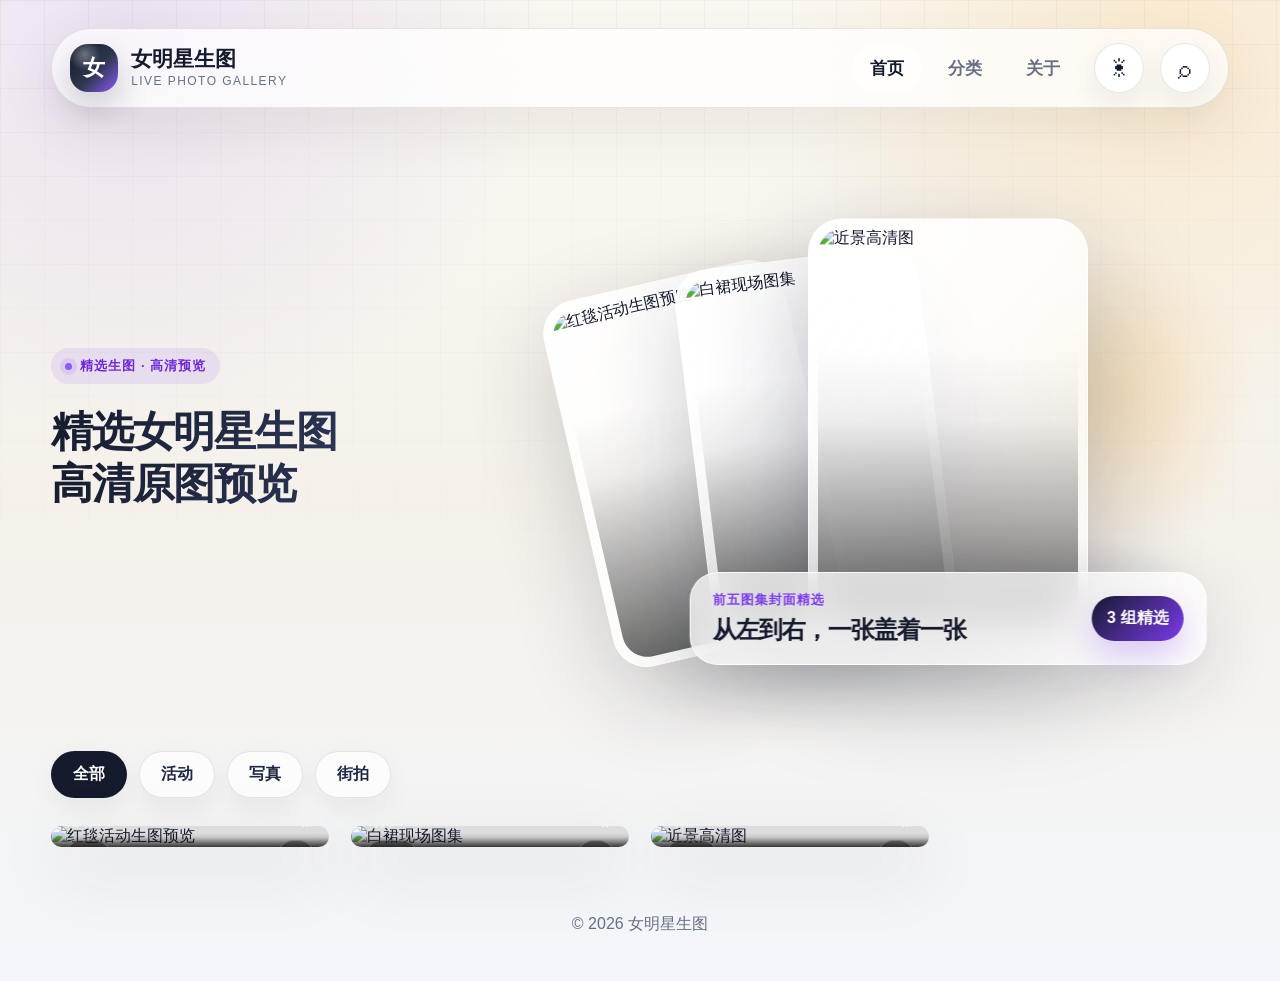
==== commit b049269c: "Add files via upload" ====
--- a/index.html
+++ b/index.html
@@ -1,103 +1,64 @@
 <!doctype html>
 <html lang="zh-CN">
 <head>
-<meta charset="utf-8" />
-<meta name="viewport" content="width=device-width,initial-scale=1" />
-<title>前端测试版 · 保留搜索按钮</title>
-<style>
-*{box-sizing:border-box}
-:root{
-  --bg:#f7f3ec;--paper:rgba(255,255,255,.82);--card:#fff;--ink:#07152f;--muted:#667085;--line:rgba(7,21,47,.10);--soft:#f5efff;--purple:#6d28d9;--shadow:0 24px 70px rgba(30,20,8,.10)
-}
-body.dark{--bg:#090d18;--paper:rgba(15,23,42,.82);--card:#111827;--ink:#f8fafc;--muted:#94a3b8;--line:rgba(255,255,255,.10);--soft:rgba(124,58,237,.18);--purple:#c4b5fd;--shadow:0 24px 70px rgba(0,0,0,.35)}
-body{margin:0;font-family:-apple-system,BlinkMacSystemFont,"Segoe UI","Microsoft YaHei","PingFang SC",Arial,sans-serif;color:var(--ink);background:linear-gradient(rgba(170,142,84,.07) 1px, transparent 1px),linear-gradient(90deg,rgba(170,142,84,.07) 1px, transparent 1px),radial-gradient(circle at 4% 0%,rgba(124,58,237,.12),transparent 30%),radial-gradient(circle at 100% 0%,rgba(250,204,21,.16),transparent 28%),var(--bg);background-size:44px 44px,44px 44px,auto,auto,auto;min-height:100vh}
-body.dark{background:radial-gradient(circle at 4% 0%,rgba(124,58,237,.24),transparent 30%),radial-gradient(circle at 100% 0%,rgba(37,99,235,.18),transparent 28%),var(--bg)}
-.shell{width:min(1380px,92%);margin:0 auto}
-.topbar{margin:22px auto 24px;padding:16px 18px;border:1px solid var(--line);border-radius:999px;background:var(--paper);box-shadow:var(--shadow);backdrop-filter:blur(18px);display:flex;align-items:center;justify-content:space-between;gap:16px}
-.logo{display:flex;align-items:center;gap:12px;text-decoration:none;color:var(--ink)}
-.logo-mark{width:46px;height:46px;border-radius:50%;background:linear-gradient(135deg,#172554,#7c3aed);display:grid;place-items:center;color:#fff;font-weight:900;font-size:20px;box-shadow:0 12px 26px rgba(17,24,39,.18)}
-.logo strong{display:block;font-size:20px}.logo span{display:block;font-size:11px;letter-spacing:.16em;color:var(--muted);text-transform:uppercase;margin-top:2px}
-.nav{display:flex;align-items:center;gap:10px}
-.nav a,.nav button{border:0;text-decoration:none;color:var(--ink);background:transparent;font-weight:900;padding:12px 18px;border-radius:999px;cursor:pointer}
-.nav a.active{background:rgba(255,255,255,.78)}body.dark .nav a.active{background:rgba(255,255,255,.08)}
-.icon-btn{width:52px;height:52px;padding:0!important;display:grid!important;place-items:center;border:1px solid var(--line)!important;background:var(--card)!important;box-shadow:0 8px 24px rgba(7,21,47,.08)}
-.icon-btn svg{width:22px;height:22px;stroke:var(--ink)}
-.hidden{display:none!important}
-.search-panel{display:none;position:absolute;right:4%;top:96px;width:min(420px,92%);z-index:20;background:var(--card);border:1px solid var(--line);border-radius:24px;box-shadow:var(--shadow);padding:18px}
-.search-panel.active{display:block}
-.search-panel input{width:100%;border:1px solid var(--line);border-radius:999px;padding:14px 18px;background:transparent;color:var(--ink);outline:none}
-.search-panel p{margin:10px 0 0;color:var(--muted);font-size:13px}
-.hero{margin:34px auto;padding:54px;border-radius:38px;background:var(--paper);border:1px solid var(--line);box-shadow:var(--shadow);overflow:hidden;position:relative}
-.hero:after{content:"";position:absolute;inset:auto -80px -120px auto;width:300px;height:300px;background:radial-gradient(circle,rgba(124,58,237,.18),transparent 65%)}
-.kicker{display:inline-flex;padding:8px 12px;border-radius:999px;background:var(--soft);color:var(--purple);font-weight:900;margin-bottom:18px}
-.hero h1{font-size:clamp(38px,6vw,82px);line-height:1.02;letter-spacing:-.06em;margin:0 0 18px}.hero p{margin:0;max-width:760px;color:var(--muted);font-size:18px;line-height:1.8}
-.gallery-head{display:flex;align-items:end;justify-content:space-between;gap:18px;margin:36px 0 18px}.gallery-head h2{font-size:30px;margin:0}.gallery-head p{margin:8px 0 0;color:var(--muted)}
-.grid{display:grid;grid-template-columns:repeat(auto-fill,minmax(240px,1fr));gap:18px;padding-bottom:60px}.card{border:1px solid var(--line);background:var(--card);border-radius:28px;box-shadow:var(--shadow);overflow:hidden}.card .fake-img{width:100%;aspect-ratio:3/4;background:linear-gradient(135deg,#d8b4fe,#fda4af 55%,#fde68a);display:block}.card:nth-child(2) .fake-img{background:linear-gradient(135deg,#bfdbfe,#ddd6fe 55%,#fecaca)}.card:nth-child(3) .fake-img{background:linear-gradient(135deg,#fbcfe8,#fde68a 55%,#bbf7d0)}
-.card-body{padding:16px}.card h3{margin:0 0 8px;font-size:18px}.card p{margin:0;color:var(--muted);font-size:14px}
-.about-page{display:none;margin:34px auto 70px}.about-page.active{display:block}.home-page.hidden{display:none}.about-card{border-radius:38px;background:var(--paper);border:1px solid var(--line);box-shadow:var(--shadow);padding:46px}.about-title{display:flex;align-items:center;justify-content:space-between;gap:18px;margin-bottom:26px}.about-title h1{margin:0;font-size:42px;letter-spacing:-.05em}.about-content{white-space:pre-wrap;color:var(--ink);line-height:2.05;font-size:18px}.back-btn{border:0;border-radius:999px;padding:12px 18px;font-weight:900;background:var(--soft);color:var(--purple);cursor:pointer}
-@media(max-width:760px){.topbar{border-radius:28px;align-items:flex-start;flex-direction:column}.nav{width:100%;justify-content:space-between;flex-wrap:wrap}.nav a,.nav button{padding:10px 12px}.hero{padding:34px 24px}.about-card{padding:30px 24px}.about-title{align-items:flex-start;flex-direction:column}}
-</style>
+  <meta charset="utf-8" />
+  <meta name="viewport" content="width=device-width,initial-scale=1" />
+  <title>女明星生图</title>
+  <link rel="stylesheet" href="./assets/style.css" />
 </head>
 <body>
-<header class="topbar shell">
-  <a class="logo" href="#" id="homeLogo"><span class="logo-mark">女</span><span><strong>女明星生图</strong><span>VISUAL GALLERY</span></span></a>
-  <nav class="nav">
-    <a href="#" id="homeLink" class="active">首页</a>
-    <a href="#category">分类</a>
-    <a href="#" id="aboutLink">关于</a>
-    <button class="icon-btn" id="themeBtn" title="切换明暗主题" aria-label="切换明暗主题">
-      <svg id="sunIcon" viewBox="0 0 24 24" fill="none" stroke-width="2"><circle cx="12" cy="12" r="4"></circle><path d="M12 2v2M12 20v2M4.93 4.93l1.41 1.41M17.66 17.66l1.41 1.41M2 12h2M20 12h2M4.93 19.07l1.41-1.41M17.66 6.34l1.41-1.41"></path></svg>
-      <svg id="moonIcon" class="hidden" viewBox="0 0 24 24" fill="none" stroke-width="2"><path d="M21 12.8A8.5 8.5 0 1 1 11.2 3a7 7 0 0 0 9.8 9.8Z"></path></svg>
+  <header class="site-top">
+    <a class="brand" href="./index.html" id="homeLogo">
+      <span class="brand-mark">女</span>
+      <span><strong id="brandName">女明星生图</strong><em>Live Photo Gallery</em></span>
+    </a>
+    <nav class="top-nav">
+      <a href="./index.html" id="homeNav" class="active">首页</a>
+      <a href="#categories">分类</a>
+      <a href="#about" id="aboutNav">关于</a>
+    </nav>
+    <button id="themeToggle" class="icon-btn" aria-label="切换明暗主题" title="切换明暗主题">
+      <span id="themeIcon">☀</span>
     </button>
-    <button class="icon-btn" id="searchBtn" title="搜索" aria-label="搜索">
-      <svg viewBox="0 0 24 24" fill="none" stroke-width="2"><circle cx="11" cy="11" r="7"></circle><path d="m20 20-3.5-3.5"></path></svg>
-    </button>
-  </nav>
-</header>
+    <button id="searchToggle" class="search-btn" aria-label="搜索">⌕</button>
+  </header>
 
-<div class="search-panel" id="searchPanel">
-  <input id="searchInput" placeholder="搜索图集、明星、分类..." />
-  <p>搜索按钮保留，位置仍在导航最右侧。</p>
-</div>
+  <main id="homePage">
+    <section class="hero">
+      <div>
+        <span class="eyebrow">精选生图 · 高清预览</span>
+        <h1><span id="title1">精选女明星生图</span><span id="title2">高清原图预览</span></h1>
+        <p id="siteDesc"></p>
+      </div>
+      <div class="feature-stack-stage">
+        <div class="stack-glow"></div>
+        <div class="stack-platform"></div>
+        <div id="coverStack" class="cover-stack"></div>
+      </div>
+    </section>
 
-<main id="homePage" class="home-page shell">
-  <section class="hero"><span class="kicker">精选女明星生图</span><h1>高清原图预览</h1><p>活动、红毯、写真、街拍、路透图集统一收录。这里不再把“关于”内容堆在首页下方，关于页会单独跳转显示。</p></section>
-  <section id="category">
-    <div class="gallery-head"><div><h2>最新图集</h2><p>点击图集可进入详情页预览。</p></div><span class="kicker">今日更新</span></div>
-    <div class="grid">
-      <article class="card"><div class="fake-img"></div><div class="card-body"><h3>活动生图合集</h3><p>活动 · 今天 · 8 张</p></div></article>
-      <article class="card"><div class="fake-img"></div><div class="card-body"><h3>红毯高清预览</h3><p>红毯 · 昨天 · 12 张</p></div></article>
-      <article class="card"><div class="fake-img"></div><div class="card-body"><h3>写真精选</h3><p>写真 · 3天前 · 9 张</p></div></article>
-    </div>
-  </section>
-</main>
+    <section id="searchPanel" class="search-panel">
+      <input id="searchInput" placeholder="搜索标题、分类或标签..." />
+    </section>
 
-<main id="aboutPage" class="about-page shell">
-  <section class="about-card">
-    <div class="about-title"><div><span class="kicker">ABOUT</span><h1>关于</h1></div><button class="back-btn" id="backHomeBtn">返回首页</button></div>
-    <div class="about-content">「如妖如魔」工作室 · 介绍
+    <section id="categories" class="cats">
+      <button class="active" data-category="全部">全部</button>
+    </section>
 
-大家好，我是如妖如魔，和我的小伙伴们一起，从2021年到现在，始终奔走在摄影拍图的第一线。
+    <section id="postGrid" class="waterfall"></section>
+  </main>
 
-我们不是一个人，而是一群热爱追梦的人。国内国外，任何明星活动——机场、片场、综艺、品牌站台……只要你想拍，我们就会尽力到现场，为你捕捉真实自然的生图和视频。
+  <main id="aboutPage" class="about-page hidden">
+    <section class="about about-standalone">
+      <div class="about-title-row">
+        <h2>关于</h2>
+        <button id="backHomeBtn" class="btn btn-soft" type="button">返回首页</button>
+      </div>
+      <p id="aboutText"></p>
+    </section>
+  </main>
 
-由于每次活动的名额、成本、现场条件各不相同，我们无法保证每一单都能接下，但只要你来问，我们一定会坦诚相告，尽最大努力帮你收到满意的画面。
-
-全年无休，有问必答，价格厚道，质量上乘。每一张图、每一段视频，都是我们认真对待的心血。
-
-感谢每一份信任，如妖如魔工作室，一直在路上，为你的追星梦助力。</div>
-  </section>
-</main>
-
-<script>
-const body=document.body,themeBtn=document.getElementById("themeBtn"),sunIcon=document.getElementById("sunIcon"),moonIcon=document.getElementById("moonIcon"),homePage=document.getElementById("homePage"),aboutPage=document.getElementById("aboutPage"),homeLink=document.getElementById("homeLink"),aboutLink=document.getElementById("aboutLink"),searchBtn=document.getElementById("searchBtn"),searchPanel=document.getElementById("searchPanel"),searchInput=document.getElementById("searchInput");
-function setTheme(mode){body.classList.toggle("dark",mode==="dark");sunIcon.classList.toggle("hidden",mode==="dark");moonIcon.classList.toggle("hidden",mode!=="dark");localStorage.setItem("frontend-demo-theme",mode)}
-setTheme(localStorage.getItem("frontend-demo-theme")||"light");
-themeBtn.onclick=()=>setTheme(body.classList.contains("dark")?"light":"dark");
-searchBtn.onclick=()=>{searchPanel.classList.toggle("active");if(searchPanel.classList.contains("active"))searchInput.focus()};
-function showHome(){homePage.classList.remove("hidden");aboutPage.classList.remove("active");homeLink.classList.add("active");history.replaceState(null,"","#home");window.scrollTo({top:0,behavior:"smooth"})}
-function showAbout(){homePage.classList.add("hidden");aboutPage.classList.add("active");homeLink.classList.remove("active");searchPanel.classList.remove("active");history.replaceState(null,"","#about");window.scrollTo({top:0,behavior:"smooth"})}
-homeLink.onclick=e=>{e.preventDefault();showHome()};document.getElementById("homeLogo").onclick=e=>{e.preventDefault();showHome()};aboutLink.onclick=e=>{e.preventDefault();showAbout()};document.getElementById("backHomeBtn").onclick=showHome;if(location.hash==="#about")showAbout();
-</script>
+  <footer class="footer">© <span id="year"></span> <span id="footerName">女明星生图</span></footer>
+  <script src="./assets/app.js"></script>
 </body>
 </html>
--- a/assets/style.css
+++ b/assets/style.css
@@ -0,0 +1,147 @@
+:root{
+  --bg:#f7f2ea;
+  --ink:#151b2d;
+  --muted:#667085;
+  --line:rgba(21,27,45,.10);
+  --glass:rgba(255,255,255,.72);
+  --shadow:0 30px 90px rgba(55,45,30,.14);
+  --accent:#8b5cf6;
+  --brand:#151b2d;
+  --danger:#e11d48;
+  --good:#059669;
+}
+body.dark{
+  --bg:#0b1020;
+  --ink:#f8fafc;
+  --muted:#9ca3af;
+  --line:rgba(255,255,255,.12);
+  --glass:rgba(17,24,39,.74);
+  --shadow:0 30px 90px rgba(0,0,0,.34);
+  --brand:#f8fafc;
+}
+*{box-sizing:border-box}
+html{scroll-behavior:smooth}
+body{
+  margin:0;
+  font-family:-apple-system,BlinkMacSystemFont,"Segoe UI",Roboto,"Helvetica Neue",Arial,"PingFang SC","Microsoft YaHei",sans-serif;
+  color:var(--ink);
+  background:
+    radial-gradient(circle at 10% 3%,rgba(139,92,246,.14),transparent 28%),
+    radial-gradient(circle at 92% 4%,rgba(245,158,11,.15),transparent 26%),
+    linear-gradient(180deg,#fbf8f2 0%,#f5f1ea 52%,#f3f6fb 100%);
+  min-height:100vh;
+}
+body.dark{
+  background:
+    radial-gradient(circle at 10% 3%,rgba(139,92,246,.22),transparent 28%),
+    radial-gradient(circle at 92% 4%,rgba(37,99,235,.18),transparent 26%),
+    linear-gradient(180deg,#0b1020 0%,#0f172a 100%);
+}
+body::before{
+  content:"";
+  position:fixed;
+  inset:0;
+  pointer-events:none;
+  background-image:
+    linear-gradient(rgba(21,27,45,.032) 1px,transparent 1px),
+    linear-gradient(90deg,rgba(21,27,45,.032) 1px,transparent 1px);
+  background-size:44px 44px;
+  mask-image:linear-gradient(to bottom,black,transparent 72%);
+  z-index:-1;
+}
+a{text-decoration:none;color:inherit}
+button,input,textarea,select{font:inherit}
+.site-top{
+  width:min(1320px,92%);
+  margin:28px auto 0;
+  min-height:78px;
+  padding:14px 18px;
+  border:1px solid var(--line);
+  border-radius:999px;
+  background:var(--glass);
+  backdrop-filter:blur(18px);
+  box-shadow:0 18px 60px rgba(70,55,36,.09);
+  display:flex;
+  align-items:center;
+  gap:16px;
+  position:sticky;
+  top:18px;
+  z-index:20;
+}
+.brand{display:flex;align-items:center;gap:13px;min-width:245px}
+.brand-mark{
+  width:48px;height:48px;border-radius:18px;
+  display:grid;place-items:center;color:#fff;font-weight:900;font-size:22px;
+  background:radial-gradient(circle at 30% 22%,rgba(255,255,255,.35),transparent 32%),linear-gradient(135deg,#111827,#2e3750 55%,#8b5cf6);
+  box-shadow:0 14px 34px rgba(17,24,39,.22);
+}
+.brand strong{display:block;font-size:21px;line-height:1.05}
+.brand em{display:block;margin-top:4px;color:var(--muted);font-size:12px;font-style:normal;letter-spacing:.12em;text-transform:uppercase}
+.top-nav{margin-left:auto;display:flex;gap:8px;align-items:center}
+.top-nav a{padding:12px 18px;border-radius:999px;color:var(--muted);font-weight:800;font-size:17px}
+.top-nav a.active,.top-nav a:hover{color:var(--ink);background:rgba(255,255,255,.66)}
+body.dark .top-nav a.active,body.dark .top-nav a:hover{background:rgba(255,255,255,.08)}
+.search-btn,.icon-btn{
+  width:50px;height:50px;border-radius:50%;
+  display:grid;place-items:center;background:#fff;border:1px solid var(--line);
+  box-shadow:0 12px 30px rgba(21,27,45,.08);
+  font-size:25px;cursor:pointer;color:#151b2d;
+}
+body.dark .search-btn,body.dark .icon-btn{background:#111827;color:#f8fafc}
+main{width:min(1320px,92%);margin:0 auto}
+.hero{display:grid;grid-template-columns:520px minmax(0,1fr);gap:96px;align-items:center;padding:66px 0 38px}
+.eyebrow{display:inline-flex;align-items:center;gap:8px;padding:9px 14px;border-radius:999px;background:rgba(139,92,246,.12);color:#6d28d9;font-size:13px;font-weight:900;letter-spacing:.08em;margin-bottom:22px}
+.eyebrow::before{content:"";width:7px;height:7px;background:#8b5cf6;border-radius:50%;box-shadow:0 0 0 5px rgba(139,92,246,.14)}
+.hero h1{margin:0;font-size:42px;line-height:1.22;letter-spacing:-.03em;max-width:520px}
+.hero h1 span{display:block;white-space:nowrap;background:linear-gradient(135deg,#151b2d,#2b3555 58%,#7c3aed);-webkit-background-clip:text;background-clip:text;color:transparent}
+body.dark .hero h1 span{background:linear-gradient(135deg,#fff,#c4b5fd);-webkit-background-clip:text;background-clip:text;color:transparent}
+.hero p{max-width:500px;color:var(--muted);font-size:17px;line-height:1.9;margin:24px 0 0}
+.feature-stack-stage{position:relative;min-height:520px;display:flex;align-items:center;justify-content:flex-end;padding:34px 0;isolation:isolate}
+.stack-glow{position:absolute;width:86%;height:76%;border-radius:60px;background:radial-gradient(circle at 15% 50%,rgba(139,92,246,.24),transparent 36%),radial-gradient(circle at 75% 40%,rgba(245,165,36,.26),transparent 34%),radial-gradient(circle at 52% 86%,rgba(251,113,133,.16),transparent 30%);filter:blur(20px);opacity:.95;z-index:-2}
+.stack-platform{position:absolute;left:4%;right:0;bottom:62px;height:112px;border-radius:50%;background:radial-gradient(ellipse at center,rgba(21,27,45,.18),transparent 64%);filter:blur(4px);transform:rotate(-3deg);z-index:-1}
+.cover-stack{position:relative;width:min(760px,100%);height:465px}
+.stack-card{position:absolute;top:50%;left:50%;width:245px;height:375px;border-radius:34px;padding:9px;background:linear-gradient(135deg,rgba(255,255,255,.95),rgba(255,255,255,.62));border:1px solid rgba(255,255,255,.76);box-shadow:0 30px 90px rgba(21,27,45,.20);overflow:hidden;transition:.35s ease}
+.stack-card img{width:100%;height:100%;object-fit:cover;display:block;border-radius:25px;filter:saturate(1.05) contrast(1.03)}
+.stack-card::after{content:"";position:absolute;inset:9px;border-radius:25px;background:linear-gradient(to top,rgba(0,0,0,.58),rgba(0,0,0,.06) 52%,transparent 70%);pointer-events:none}
+.stack-card.c1{transform:translate(-152%,-44%) rotate(-13deg); z-index:1}.stack-card.c2{transform:translate(-104%,-49%) rotate(-7deg); z-index:2}.stack-card.c3{width:280px;height:420px;transform:translate(-50%,-53%) rotate(0deg);z-index:5;box-shadow:0 38px 110px rgba(21,27,45,.28)}.stack-card.c4{transform:translate(8%,-49%) rotate(7deg); z-index:3}.stack-card.c5{transform:translate(58%,-44%) rotate(13deg); z-index:1}
+.stack-caption{position:absolute;left:50%;bottom:8px;transform:translateX(-50%);z-index:8;width:min(560px,92%);padding:18px 22px;border-radius:28px;background:rgba(255,255,255,.74);border:1px solid rgba(255,255,255,.80);box-shadow:0 20px 70px rgba(21,27,45,.14);backdrop-filter:blur(18px);display:flex;align-items:center;justify-content:space-between;gap:18px}
+.stack-caption small{display:block;color:#7c3aed;font-weight:900;letter-spacing:.08em;margin-bottom:5px}.stack-caption strong{display:block;font-size:24px;letter-spacing:-.04em}.stack-caption .count{flex:0 0 auto;padding:12px 15px;border-radius:999px;color:#fff;background:linear-gradient(135deg,#151b2d,#7c3aed);font-weight:900;box-shadow:0 14px 34px rgba(124,58,237,.28)}
+.search-panel{display:none;margin-bottom:24px}.search-panel.show{display:block}.search-panel input{width:100%;border:1px solid var(--line);border-radius:24px;padding:18px 22px;background:rgba(255,255,255,.76);outline:none;color:var(--ink)}
+body.dark .search-panel input{background:rgba(17,24,39,.8)}
+.cats{display:flex;gap:12px;flex-wrap:wrap;margin:6px 0 28px}.cats button{border:1px solid var(--line);background:rgba(255,255,255,.72);border-radius:999px;padding:12px 21px;font-weight:900;color:#1d2842;box-shadow:0 10px 28px rgba(70,55,36,.06);cursor:pointer}.cats button.active{background:#151b2d;color:#fff}
+body.dark .cats button{background:rgba(17,24,39,.8);color:#f8fafc}.waterfall{column-count:4;column-gap:22px;padding-bottom:30px}
+.gallery-card{break-inside:avoid;display:block;position:relative;margin:0 0 22px;border-radius:30px;overflow:hidden;background:#ddd;box-shadow:0 22px 70px rgba(52,45,36,.13)}
+.gallery-card img{width:100%;display:block;transition:.55s ease}.gallery-card:hover img{transform:scale(1.06);filter:saturate(1.08) contrast(1.04)}.gallery-card::after{content:"";position:absolute;inset:0;background:linear-gradient(to top,rgba(0,0,0,.75),rgba(0,0,0,.08) 48%,transparent 68%)}
+.card-top{position:absolute;top:14px;left:14px;right:14px;z-index:2;display:flex;justify-content:space-between}.badge{color:#fff;background:rgba(0,0,0,.36);backdrop-filter:blur(12px);border:1px solid rgba(255,255,255,.22);border-radius:999px;padding:7px 10px;font-size:12px;font-weight:900}
+.card-content{position:absolute;left:16px;right:16px;bottom:16px;z-index:2;color:#fff}.card-content h2{margin:0 0 8px;font-size:20px;line-height:1.25;text-shadow:0 3px 18px rgba(0,0,0,.3)}.card-meta{display:flex;justify-content:space-between;color:rgba(255,255,255,.78);font-size:13px}
+.post-wrap{width:min(1180px,92%);margin:54px auto}.post-head{margin-bottom:28px}.post-head h1{font-size:clamp(34px,5vw,64px);margin:0 0 12px;letter-spacing:-.05em}.post-head p{color:var(--muted)}.buy-link{display:inline-flex;margin-top:12px;background:#151b2d;color:#fff;border-radius:999px;padding:12px 18px;font-weight:900}
+.detail-grid{column-count:2;column-gap:18px}.detail-grid img{width:100%;display:block;margin:0 0 18px;border-radius:28px;box-shadow:var(--shadow)}.back{display:inline-block;margin-bottom:24px;font-weight:900;color:var(--ink)}
+.about,.admin-card{margin:54px 0 36px;border:1px solid var(--line);border-radius:28px;padding:28px;background:rgba(255,255,255,.64);box-shadow:0 18px 60px rgba(70,55,36,.08)}
+body.dark .about,body.dark .admin-card{background:rgba(17,24,39,.72)}.about h2{margin-top:0}.about p{color:var(--muted);line-height:1.9}.about-page{min-height:60vh}.about-title-row{display:flex;align-items:center;justify-content:space-between;gap:18px}.footer{text-align:center;color:var(--muted);padding:26px 0 46px}
+
+/* Admin */
+.admin-layout{width:min(1380px,94%);margin:24px auto 48px;display:grid;grid-template-columns:360px minmax(0,1fr);gap:24px}
+.panel{border:1px solid var(--line);border-radius:28px;background:var(--glass);box-shadow:var(--shadow);backdrop-filter:blur(18px);overflow:hidden}.panel-head{padding:22px 24px;border-bottom:1px solid var(--line);display:flex;align-items:center;justify-content:space-between;gap:12px}.panel-head h2{margin:0;font-size:22px;letter-spacing:-.04em}.panel-body{padding:22px 24px}
+.field{display:grid;gap:8px;margin-bottom:16px}.field label{font-weight:900;font-size:14px;color:var(--ink)}.field input,.field textarea,.field select{width:100%;border:1px solid var(--line);border-radius:16px;background:rgba(255,255,255,.76);padding:13px 14px;outline:none;color:var(--ink)}.field textarea{min-height:92px;resize:vertical}
+body.dark .field input,body.dark .field textarea,body.dark .field select{background:rgba(17,24,39,.8)}
+.hint{font-size:13px;color:var(--muted);line-height:1.6;margin-top:4px}.btn{border:0;border-radius:999px;padding:12px 18px;font-weight:900;cursor:pointer;display:inline-flex;align-items:center;justify-content:center;gap:8px}.btn-primary{background:var(--brand);color:white}.btn-soft{background:rgba(124,58,237,.10);color:#6d28d9}.btn-danger{background:rgba(225,29,72,.10);color:var(--danger)}.btn-row{display:flex;gap:10px;flex-wrap:wrap;margin-top:18px}
+.login-card{width:min(520px,92%);margin:80px auto;border:1px solid var(--line);border-radius:30px;background:var(--glass);box-shadow:var(--shadow);padding:30px}.gallery-list{display:grid;gap:12px}.gallery-item{display:grid;grid-template-columns:72px minmax(0,1fr) auto;gap:14px;align-items:center;padding:12px;border:1px solid var(--line);background:rgba(255,255,255,.62);border-radius:20px;cursor:pointer;transition:.2s}.gallery-item.active,.gallery-item:hover{transform:translateY(-2px);box-shadow:0 12px 34px rgba(55,45,30,.12);border-color:rgba(124,58,237,.28)}
+body.dark .gallery-item{background:rgba(17,24,39,.8)}.thumb{width:72px;height:86px;border-radius:16px;overflow:hidden;background:#ddd}.thumb img{width:100%;height:100%;object-fit:cover;display:block}.gallery-info strong{display:block;font-size:16px;overflow:hidden;text-overflow:ellipsis;white-space:nowrap}.gallery-info span{display:block;color:var(--muted);font-size:13px;margin-top:5px}.editor-grid{display:grid;grid-template-columns:1fr 1fr;gap:18px}
+.drop{border:2px dashed rgba(124,58,237,.26);border-radius:24px;background:rgba(255,255,255,.55);min-height:170px;display:grid;place-items:center;text-align:center;padding:22px;cursor:pointer;position:relative;overflow:hidden}.drop input{position:absolute;inset:0;opacity:0;cursor:pointer}.drop strong{display:block;font-size:18px}.drop span{display:block;color:var(--muted);font-size:14px;margin-top:8px;line-height:1.6}
+body.dark .drop{background:rgba(17,24,39,.7)}.preview-cover{margin-top:14px;border-radius:22px;overflow:hidden;height:260px;background:#eee;border:1px solid var(--line)}.preview-cover img{width:100%;height:100%;object-fit:cover;display:block}.image-grid{display:grid;grid-template-columns:repeat(4,1fr);gap:12px;margin-top:14px}.image-card{position:relative;aspect-ratio:3/4;border-radius:18px;overflow:hidden;background:#ddd;border:1px solid var(--line)}.image-card img{width:100%;height:100%;object-fit:cover;display:block}.image-card button{position:absolute;right:7px;top:7px;width:28px;height:28px;border:0;border-radius:50%;background:rgba(0,0,0,.56);color:#fff;cursor:pointer}
+.toast{position:fixed;left:50%;bottom:26px;transform:translateX(-50%) translateY(20px);opacity:0;background:#111827;color:#fff;border-radius:999px;padding:13px 18px;box-shadow:0 18px 60px rgba(0,0,0,.25);transition:.25s;z-index:99}.toast.show{opacity:1;transform:translateX(-50%) translateY(0)}
+.hidden{display:none!important}.debug-box{margin:0 0 24px;border:1px solid rgba(124,58,237,.18);border-radius:28px;background:rgba(255,255,255,.72);box-shadow:0 18px 60px rgba(70,55,36,.08);overflow:hidden}.debug-head{padding:18px 22px;border-bottom:1px solid var(--line);display:flex;align-items:center;justify-content:space-between;gap:12px}.debug-head h2{margin:0;font-size:20px;letter-spacing:-.03em}.debug-body{padding:18px 22px}.debug-grid{display:grid;grid-template-columns:repeat(4,1fr);gap:12px;margin-bottom:14px}.debug-item{border:1px solid var(--line);border-radius:18px;padding:14px;background:rgba(255,255,255,.66)}.debug-item b{display:block;font-size:13px;color:var(--muted);margin-bottom:6px}.debug-item span{font-weight:900;word-break:break-all}.debug-ok{color:#059669}.debug-bad{color:#e11d48}.debug-warn{color:#b45309}.debug-log{white-space:pre-wrap;background:#111827;color:#e5e7eb;border-radius:18px;padding:16px;overflow:auto;max-height:260px;font-family:ui-monospace,SFMono-Regular,Menlo,Monaco,Consolas,monospace;font-size:13px}
+@media(max-width:1100px){.hero{grid-template-columns:1fr;gap:28px}.feature-stack-stage{justify-content:center}.waterfall{column-count:3}.admin-layout{grid-template-columns:1fr}.editor-grid{grid-template-columns:1fr}.debug-grid{grid-template-columns:repeat(2,1fr)}}
+@media(max-width:760px){.site-top{border-radius:28px;height:auto;flex-wrap:wrap}.top-nav{order:3;width:100%;overflow:auto;margin-left:0}.brand{min-width:0}.hero h1{font-size:34px}.waterfall{column-count:2}.detail-grid{column-count:1}.image-grid{grid-template-columns:repeat(2,1fr)}}
+@media(max-width:520px){.waterfall{column-count:1}.stack-caption{align-items:flex-start;flex-direction:column}.gallery-item{grid-template-columns:60px 1fr}.gallery-item .btn{grid-column:1/-1}.debug-grid{grid-template-columns:1fr}}
+.watermark-page{position:fixed;inset:0;z-index:80;overflow:auto;background:var(--bg);padding:24px}
+.watermark-wrap{width:min(1380px,94%);margin:0 auto}
+.watermark-layout{display:grid;grid-template-columns:360px minmax(0,1fr);gap:24px;align-items:start}
+.watermark-layout aside{position:sticky;top:18px;max-height:calc(100vh - 60px);overflow:auto}
+.watermark-preview-grid{display:grid;grid-template-columns:repeat(auto-fill,minmax(240px,1fr));gap:16px}
+.watermark-card{border:1px solid var(--line);border-radius:22px;overflow:hidden;background:rgba(255,255,255,.72);box-shadow:0 10px 30px rgba(0,0,0,.06)}
+.watermark-card-head{padding:10px 12px;border-bottom:1px solid var(--line);display:flex;justify-content:space-between;gap:8px}
+.watermark-card-head strong{font-size:13px;white-space:nowrap;overflow:hidden;text-overflow:ellipsis}
+.watermark-stage{padding:10px;background:rgba(248,250,252,.72)}
+.watermark-stage canvas{display:block;width:100%;height:auto;border-radius:16px;background:#ddd;touch-action:none;cursor:grab}
+@media(max-width:900px){.watermark-layout{grid-template-columns:1fr}.watermark-layout aside{position:relative;top:0;max-height:none}}
